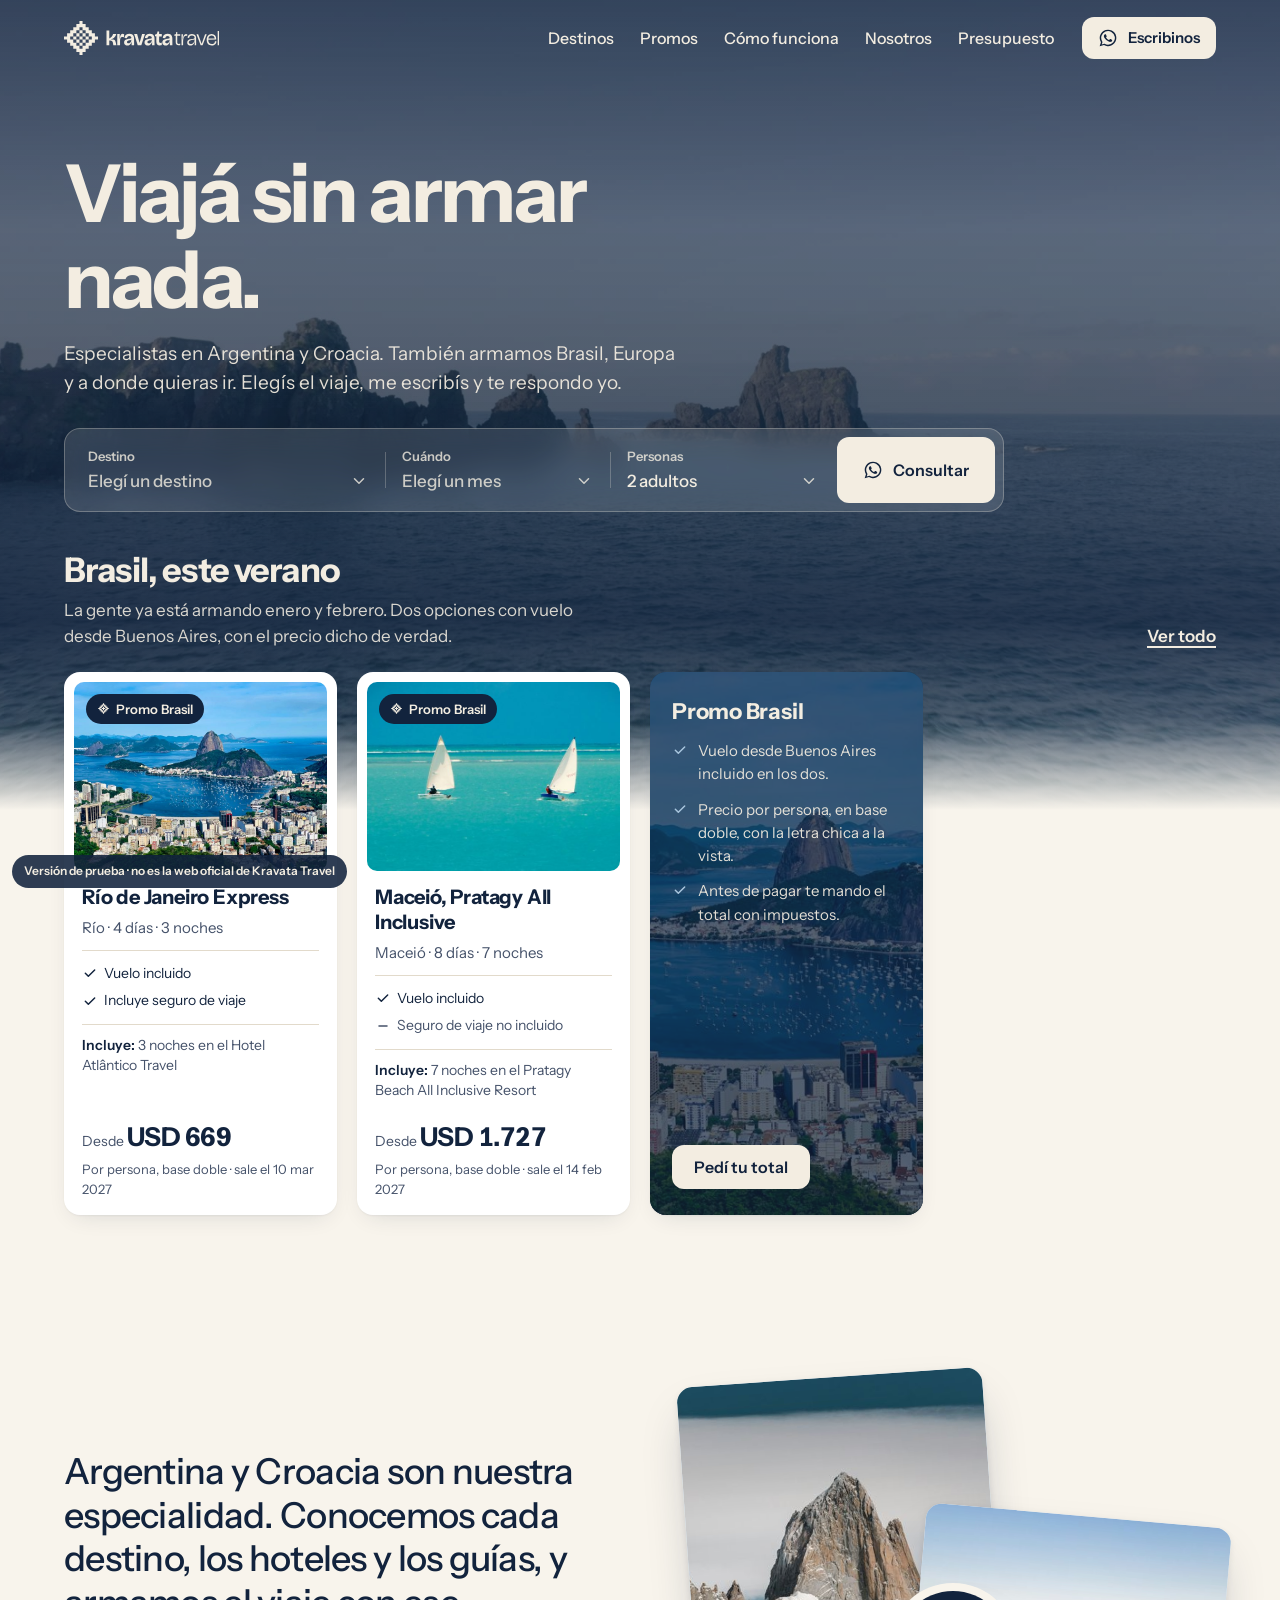
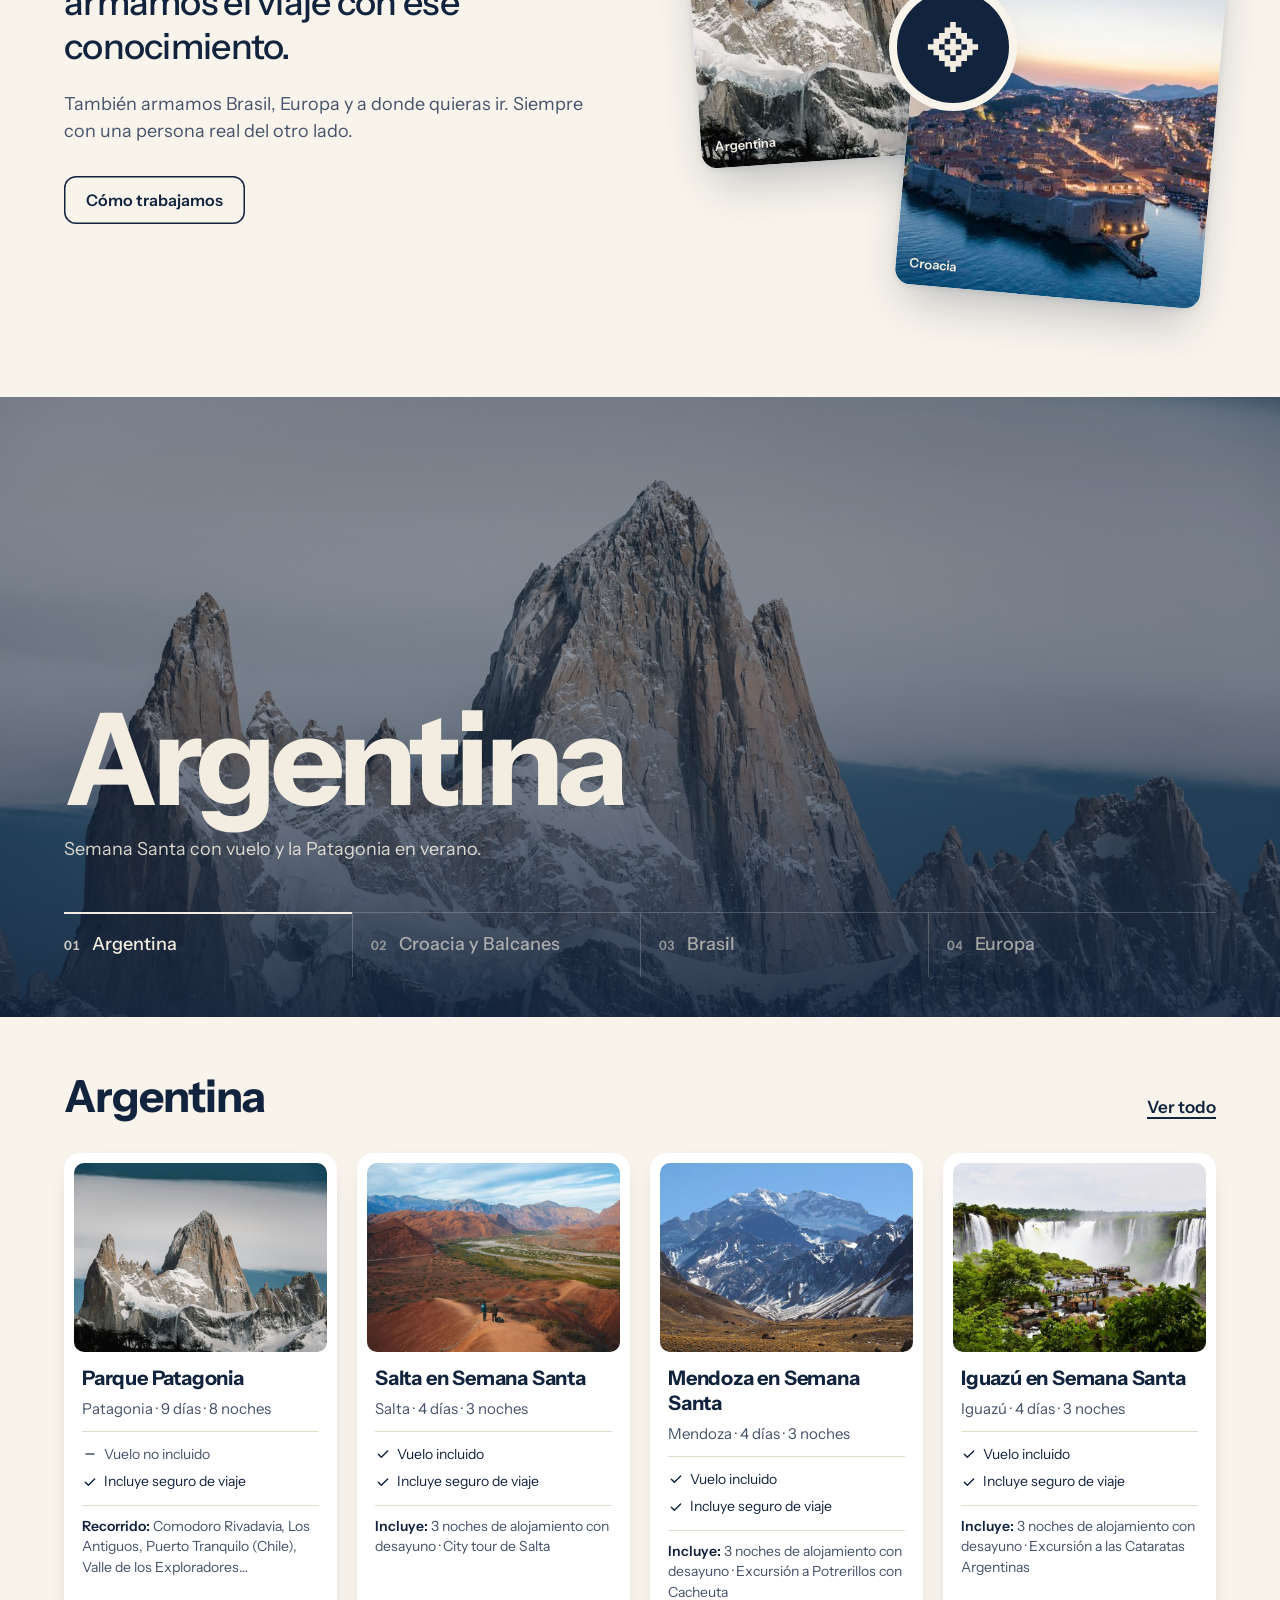
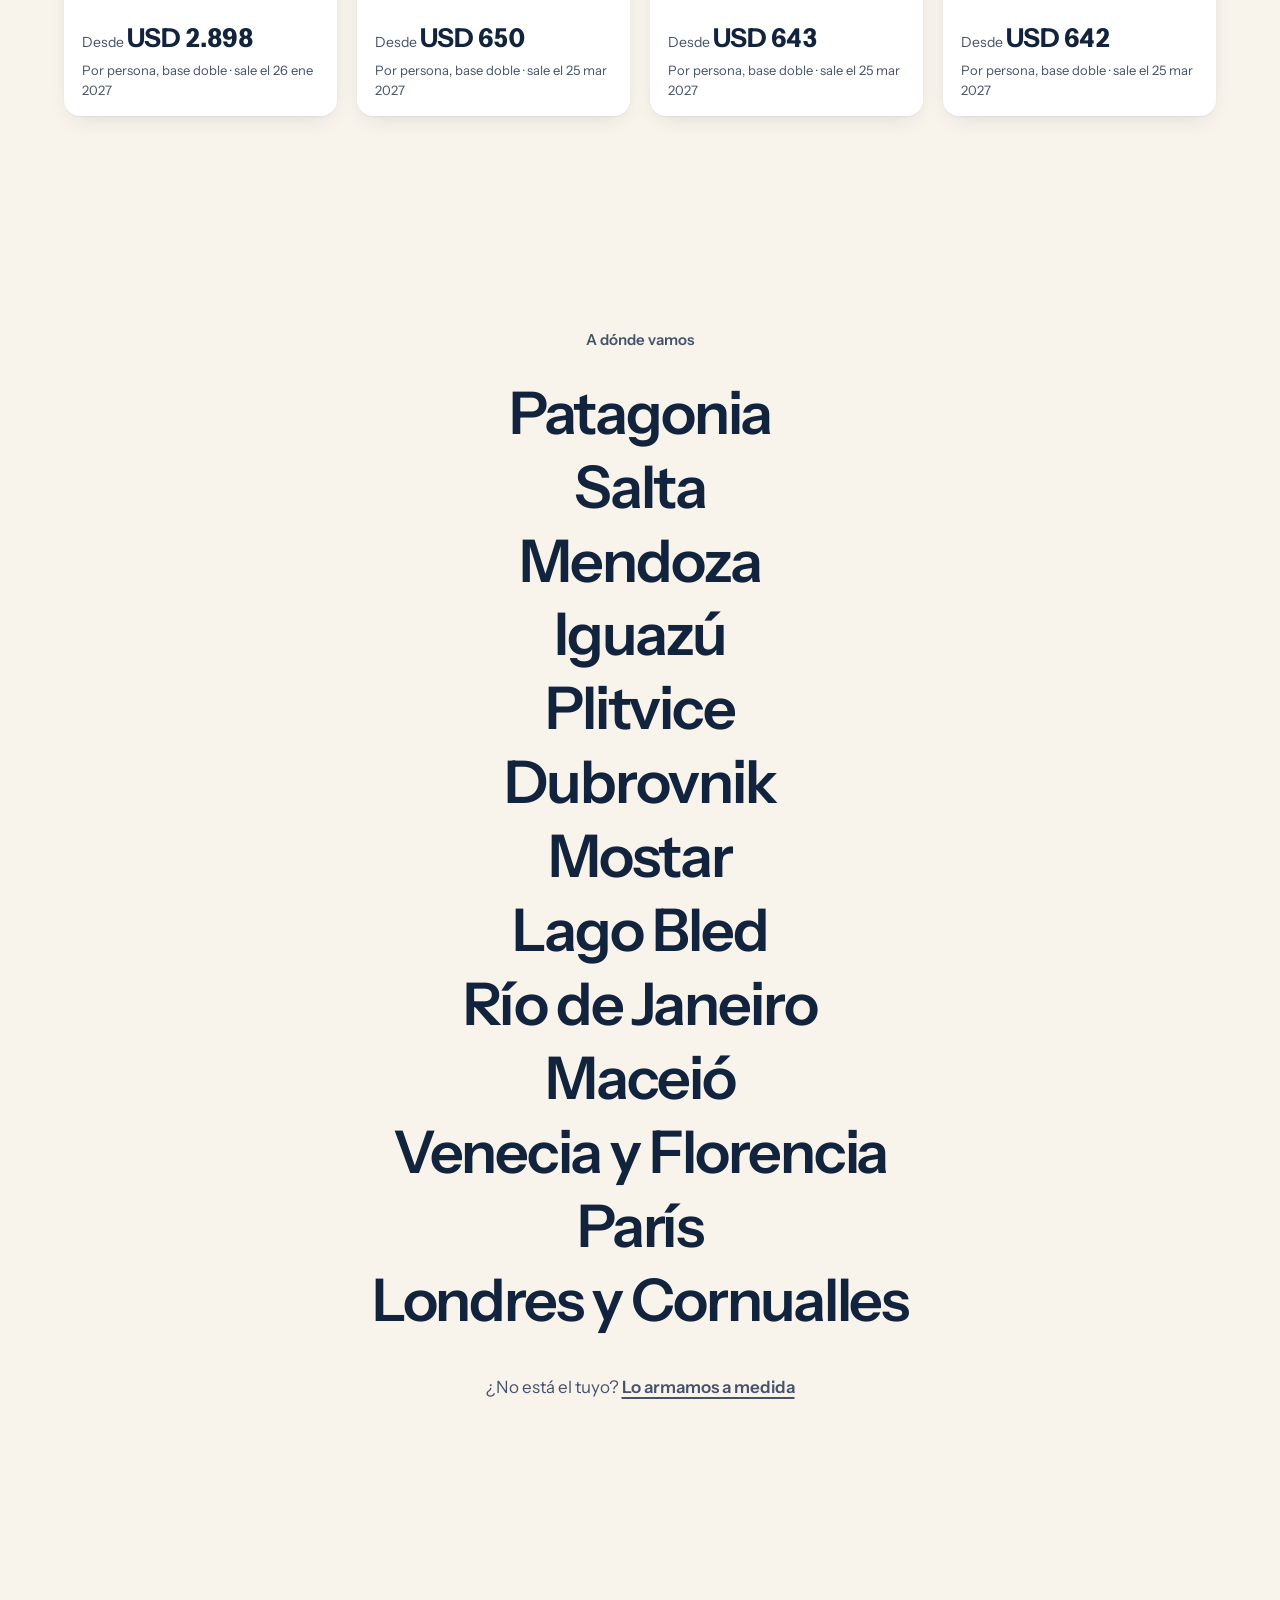
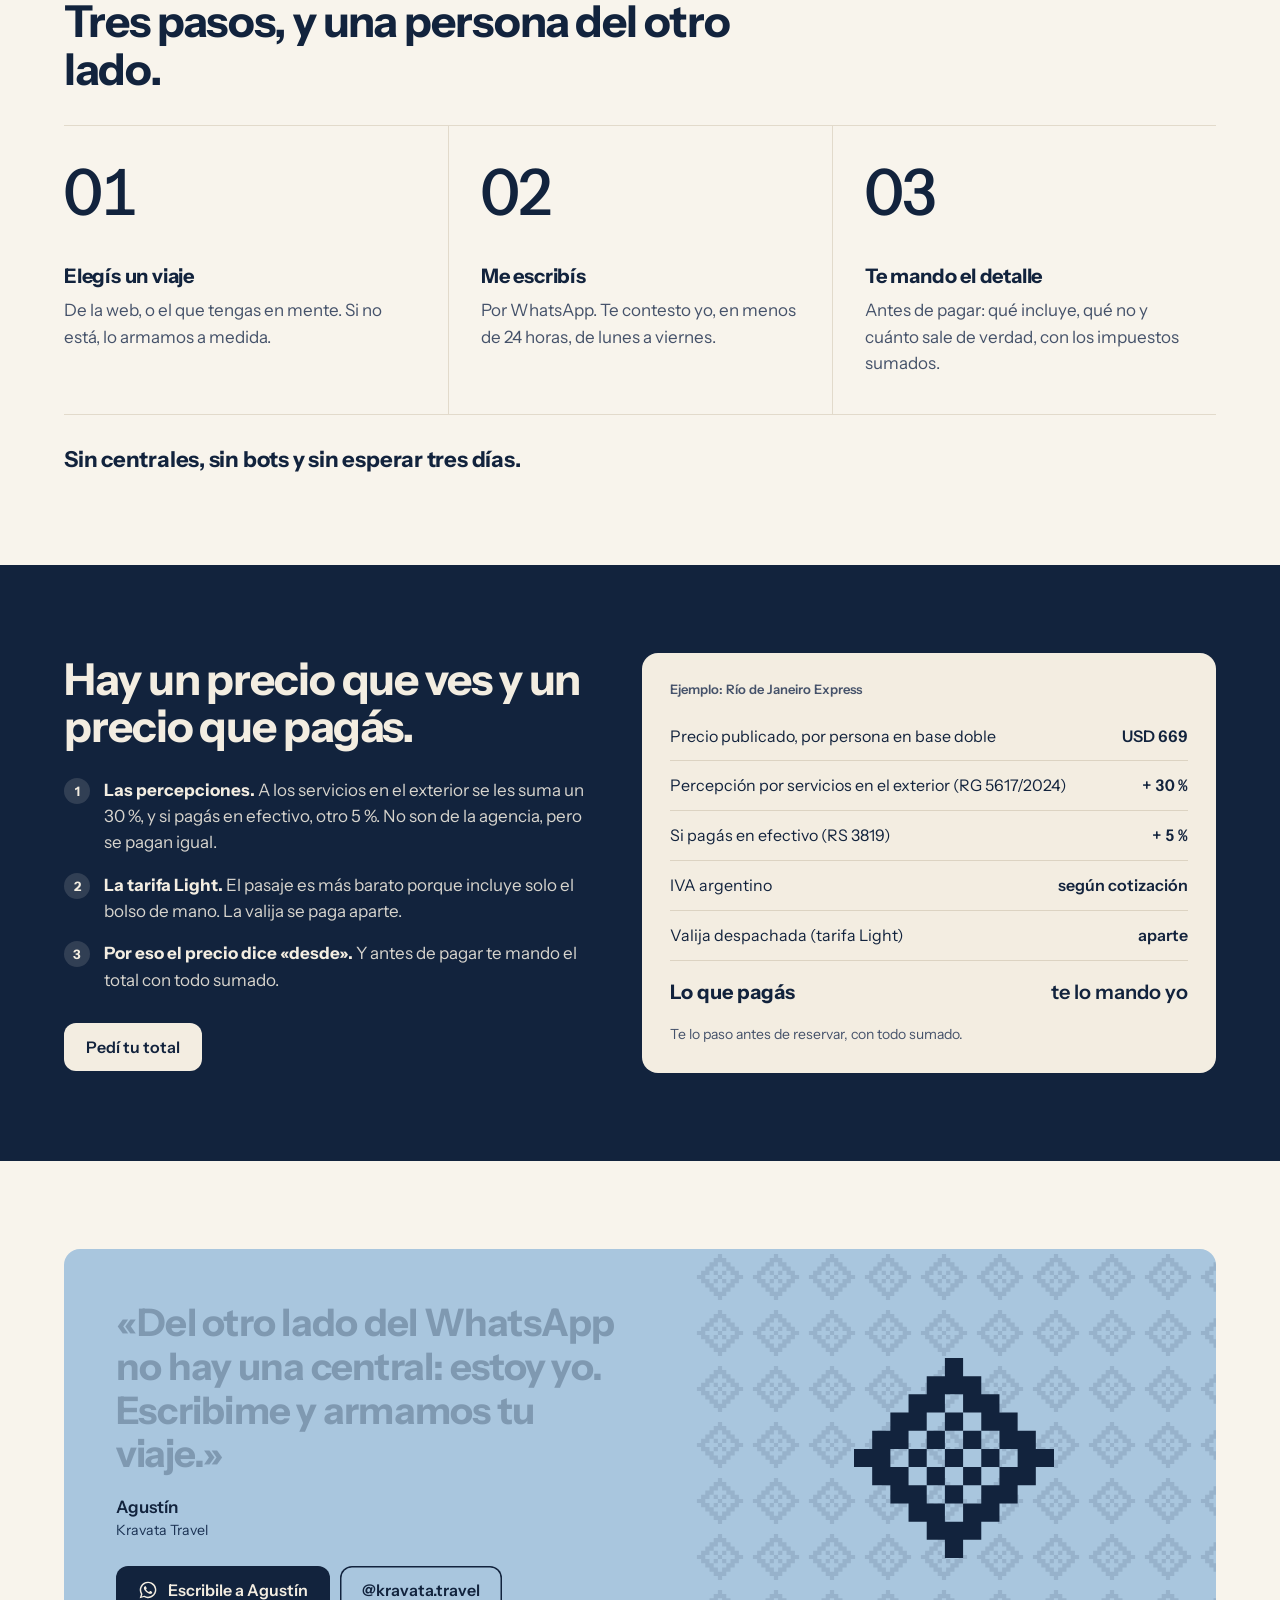
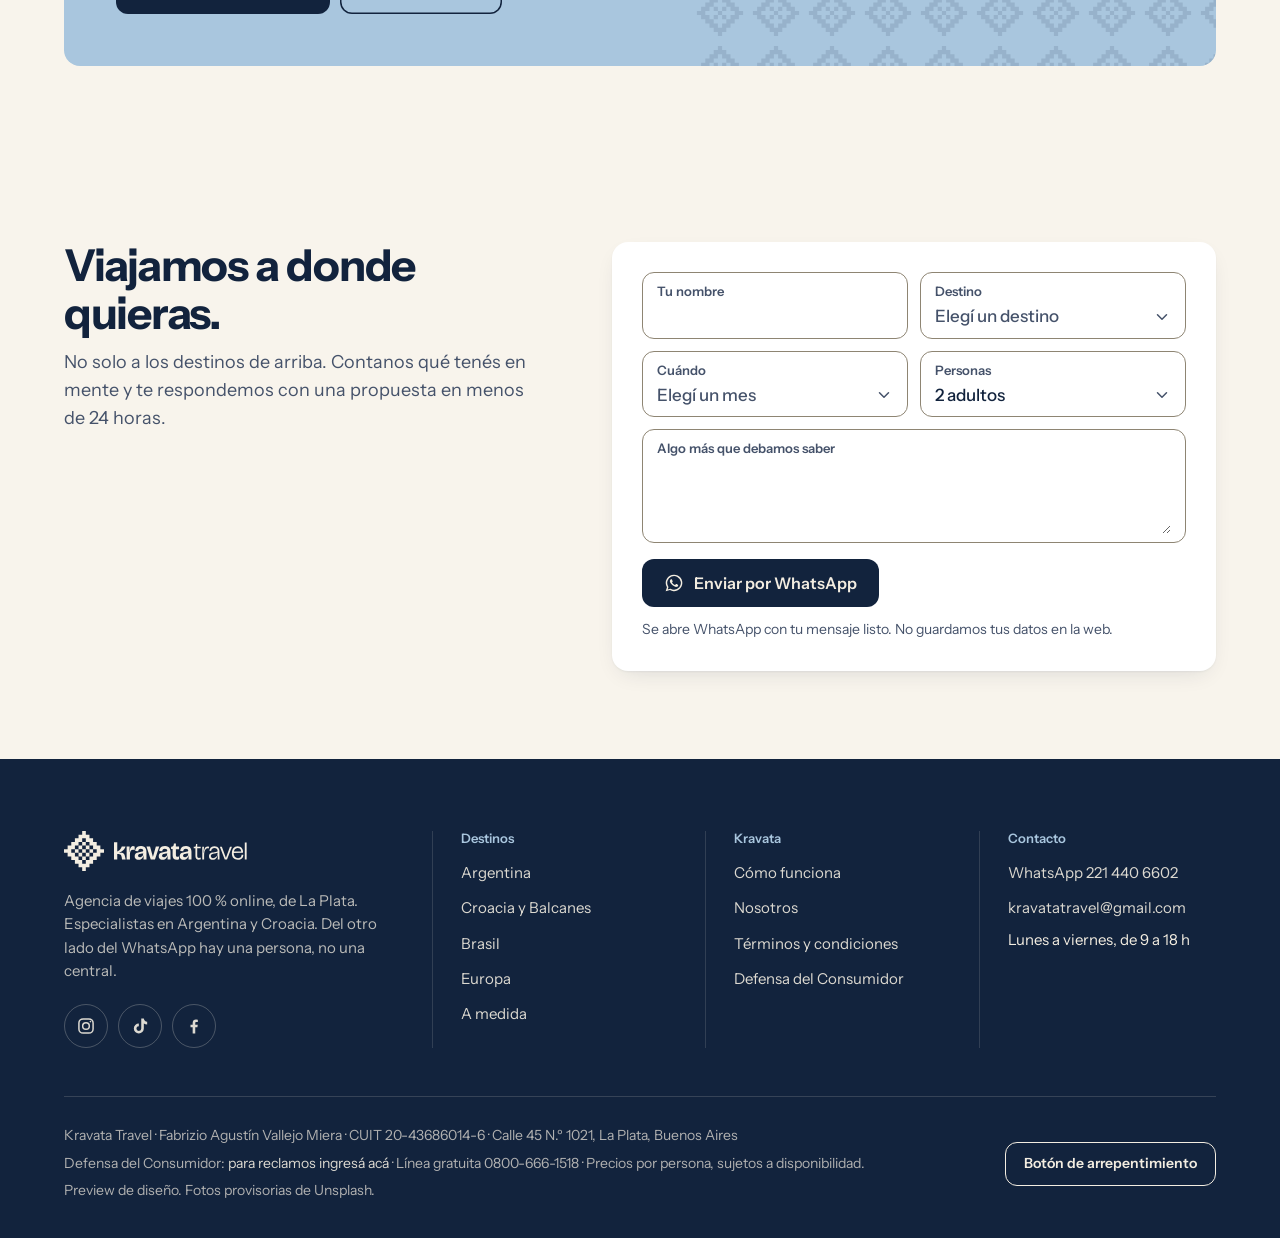
==== index.html @ 1d8a78bc "Preview de la nueva web de Kravata Travel (versión de prueba) Co-Authored-By: Claude Opus 5.5 <norep" ====
<!doctype html>
<html lang="es-AR">
<head>
<meta charset="utf-8">
<meta name="robots" content="noindex, nofollow">
<meta name="viewport" content="width=device-width, initial-scale=1, viewport-fit=cover">
<title>Kravata Travel · Viajá sin armar nada</title>
<meta name="description" content="Agencia de viajes online de La Plata, especialista en Argentina y Croacia. También Brasil y Europa. Elegís el viaje, escribís por WhatsApp y te respondo yo.">
<meta name="theme-color" content="#12233D">
<link rel="icon" href="marca/favicon.svg" type="image/svg+xml">
<link rel="preconnect" href="https://fonts.googleapis.com"><link rel="preconnect" href="https://fonts.gstatic.com" crossorigin>
<link href="https://fonts.googleapis.com/css2?family=Instrument+Sans:wght@400..700&display=swap" rel="stylesheet">
<link rel="stylesheet" href="assets/style.css">
</head>
<body data-pagina="inicio" data-cabecera="sobre">

<main id="contenido">

  <!-- Portada: video a sangre (Mixkit, ver img/FUENTES.md), consulta y la fila de promos montada -->
  <section class="portada" aria-labelledby="titulo-portada">
    <div class="portada__fondo" aria-hidden="true"><video id="portada-video" poster="img/portada-poster.jpg" autoplay muted loop playsinline preload="auto"></video></div>
    <div class="envase portada__contenido">
      <h1 id="titulo-portada">Viajá sin armar nada.</h1>
      <p class="bajada">Especialistas en Argentina y Croacia. También armamos Brasil, Europa y a donde quieras ir. Elegís el viaje, me escribís y te respondo yo.</p>
      <form class="buscador" id="buscador" aria-label="Consulta rápida por WhatsApp"></form>
      <div class="portada__fila" id="panel-categoria">
        <div class="seccion__cabeza"><div><h2 id="fila-titulo"></h2><p class="bajada" id="fila-bajada"></p></div><a class="link" id="fila-link" href="destinos.html">Ver todo</a></div>
        <div class="fila" id="fila-categoria"></div>
      </div>
    </div>
  </section>

  <!-- R4 · Presentación: dos culturas, dos fotos y el símbolo como sello -->
  <section class="seccion presenta" aria-labelledby="titulo-presenta">
    <div class="envase presenta__grilla">
      <div class="presenta__texto">
        <h2 id="titulo-presenta" class="presenta__frase">Argentina y Croacia son nuestra especialidad. Conocemos cada destino, los hoteles y los guías, y armamos el viaje con ese conocimiento.</h2>
        <p class="bajada">También armamos Brasil, Europa y a donde quieras ir. Siempre con una persona real del otro lado.</p>
        <a class="btn btn--borde" href="#como-funciona">Cómo trabajamos</a>
      </div>
      <div class="presenta__collage" aria-hidden="true">
        <figure class="presenta__foto presenta__foto--a"><img src="img/chicas/fitz-roy.jpg" alt="" loading="lazy"><figcaption>Argentina</figcaption></figure>
        <figure class="presenta__foto presenta__foto--b"><img src="img/chicas/dubrovnik-atardecer.jpg" alt="" loading="lazy"><figcaption>Croacia</figcaption></figure>
        <span class="presenta__sello" data-svg="simbolo-macizo"></span>
      </div>
    </div>
  </section>

  <!-- R1 · Vitrina de destinos: nombre gigante, pestañas numeradas con avance -->
  <section class="vitrina" aria-labelledby="vitrina-titulo">
    <div class="vitrina__fondo" aria-hidden="true"><img id="vitrina-img" src="img/fitz-roy.jpg" alt=""></div>
    <div class="envase vitrina__contenido">
      <h2 class="sr" id="vitrina-titulo">Destinos</h2>
      <p class="vitrina__nombre" id="vitrina-nombre" aria-live="polite">Argentina</p>
      <p class="vitrina__bajada" id="vitrina-bajada"></p>
      <div class="vitrina__tabs" id="vitrina-tabs" role="tablist" aria-label="Elegí una región"></div>
    </div>
  </section>
  <section class="seccion vitrina-fila" id="vitrina-panel" role="tabpanel" aria-labelledby="vitrina-titulo">
    <div class="envase">
      <div class="seccion__cabeza"><div><h2 id="vitrina-fila-titulo">Argentina</h2></div><a class="link" id="vitrina-link" href="destinos.html">Ver todo</a></div>
      <div class="fila" id="vitrina-fila"></div>
    </div>
  </section>

  <!-- R2 · A dónde vamos: lista grande, fotos al pasar -->
  <section class="seccion adonde" aria-labelledby="titulo-adonde">
    <div class="envase">
      <h2 id="titulo-adonde" class="adonde__titulo">A dónde vamos</h2>
      <ul class="adonde__lista" id="adonde-lista"></ul>
      <p class="adonde__pie">¿No está el tuyo? <a class="link" href="presupuesto.html">Lo armamos a medida</a></p>
    </div>
    <figure class="adonde__foto adonde__foto--izq" aria-hidden="true"><img alt=""></figure>
    <figure class="adonde__foto adonde__foto--der" aria-hidden="true"><img alt=""></figure>
  </section>

  <!-- Cómo funciona -->
  <section class="seccion" id="como-funciona" aria-labelledby="titulo-como">
    <div class="envase">
      <div class="seccion__cabeza">
        <div>
          <h2 id="titulo-como">Tres pasos, y una persona del otro lado.</h2>
        </div>
      </div>
      <ol class="pasos pasos--lineas">
        <li class="paso"><span class="paso__num">01</span><h3>Elegís un viaje</h3><p>De la web, o el que tengas en mente. Si no está, lo armamos a medida.</p></li>
        <li class="paso"><span class="paso__num">02</span><h3>Me escribís</h3><p>Por WhatsApp. Te contesto yo, en menos de 24 horas, de lunes a viernes.</p></li>
        <li class="paso"><span class="paso__num">03</span><h3>Te mando el detalle</h3><p>Antes de pagar: qué incluye, qué no y cuánto sale de verdad, con los impuestos sumados.</p></li>
      </ol>
      <p class="sin">Sin centrales, sin bots y sin esperar tres días.</p>
    </div>
  </section>

  <!-- Lo que no te dicen: la verdad del precio -->
  <section class="seccion seccion--oscura" aria-labelledby="titulo-verdad">
    <div class="envase verdad">
      <div>
        <h2 id="titulo-verdad">Hay un precio que ves y un precio que pagás.</h2>
        <ul>
          <li><span class="num">1</span><span><b>Las percepciones.</b> A los servicios en el exterior se les suma un 30 %, y si pagás en efectivo, otro 5 %. No son de la agencia, pero se pagan igual.</span></li>
          <li><span class="num">2</span><span><b>La tarifa Light.</b> El pasaje es más barato porque incluye solo el bolso de mano. La valija se paga aparte.</span></li>
          <li><span class="num">3</span><span><b>Por eso el precio dice «desde».</b> Y antes de pagar te mando el total con todo sumado.</span></li>
        </ul>
        <a class="btn btn--claro" href="presupuesto.html">Pedí tu total</a>
      </div>
      <div class="ticket" role="group" aria-label="Ejemplo con Río de Janeiro Express">
        <h3>Ejemplo: Río de Janeiro Express</h3>
        <div class="ticket__fila"><span>Precio publicado, por persona en base doble</span><span>USD 669</span></div>
        <div class="ticket__fila"><span>Percepción por servicios en el exterior (RG 5617/2024)</span><span>+ 30 %</span></div>
        <div class="ticket__fila"><span>Si pagás en efectivo (RS 3819)</span><span>+ 5 %</span></div>
        <div class="ticket__fila"><span>IVA argentino</span><span>según cotización</span></div>
        <div class="ticket__fila"><span>Valija despachada (tarifa Light)</span><span>aparte</span></div>
        <div class="ticket__fila ticket__fila--total"><span>Lo que pagás</span><span>te lo mando yo</span></div>
        <p class="ticket__nota">Te lo paso antes de reservar, con todo sumado.</p>
      </div>
    </div>
  </section>

  <!-- Te respondo yo -->
  <section class="seccion" aria-label="Te respondo yo">
    <div class="envase">
      <div class="respondo">
        <div class="respondo__texto">
          <blockquote data-ilumina>«Del otro lado del WhatsApp no hay una central: estoy yo. Escribime y armamos tu viaje.»</blockquote>
          <p class="respondo__firma">Agustín<small>Kravata Travel</small></p>
          <div class="respondo__btns">
            <a class="btn" href="https://wa.me/5492214406602?text=Hola%20Agust%C3%ADn%2C%20quiero%20consultar%20por%20un%20viaje." target="_blank" rel="noopener" data-icono="wa">Escribile a Agustín</a>
            <a class="btn btn--borde" href="https://www.instagram.com/kravata.travel" target="_blank" rel="noopener">@kravata.travel</a>
          </div>
        </div>
        <div class="respondo__guarda" aria-hidden="true" data-svg="simbolo"></div>
      </div>
    </div>
  </section>

  <!-- Pedí tu presupuesto -->
  <section class="seccion" id="presupuesto" aria-labelledby="titulo-pres">
    <div class="envase presupuesto">
      <div>
        <h2 id="titulo-pres">Viajamos a donde quieras.</h2>
        <p class="bajada">No solo a los destinos de arriba. Contanos qué tenés en mente y te respondemos con una propuesta en menos de 24 horas.</p>
      </div>
      <div class="presupuesto__caja">
        <form class="form-pres" id="form-presupuesto" aria-labelledby="titulo-pres"></form>
      </div>
    </div>
  </section>

</main>

<script src="assets/marca.js"></script>
<script src="assets/data.js"></script>
<script src="assets/config.js"></script>
<script src="assets/site.js"></script>
<p class="aviso-prueba" role="note">Versión de prueba · no es la web oficial de Kravata Travel</p>
</body>
</html>
---- assets/style.css ----
/* Kravata Travel · preview de la web · propuesta 2 (D3 + T6)
   Sistema: tres radios (caja 16, control 12, píldora), dos sombras, una sola etiqueta chica,
   un solo campo y un solo selector para toda la web. La letra del logo no se usa fuera del logo. */

:root {
  --adriatico: #12233D;
  --adriatico-2: #1C3354;
  --celeste: #A9C6DE;
  --celeste-claro: #DCE8F2;
  --crema: #F3EDE1;
  --crema-2: #F8F4EC;
  --blanco: #FFFFFF;
  --tinta: #12233D;
  --tinta-2: #45526A;      /* texto secundario: 7.2:1 sobre crema */
  --linea: #E2DACB;        /* divisores (decorativos) */
  --borde: #8E8573;        /* borde de campos: 3.6:1 sobre blanco */
  --r-caja: 16px;
  --r-ctrl: 12px;
  --sombra: 0 1px 2px rgba(18,35,61,.05), 0 8px 24px -10px rgba(18,35,61,.16);
  --sombra-hover: 0 2px 4px rgba(18,35,61,.04), 0 22px 40px -16px rgba(18,35,61,.30);
  --sombra-alta: 0 2px 6px rgba(18,35,61,.08), 0 24px 48px -12px rgba(18,35,61,.28);
  --curva: cubic-bezier(.22,.7,.2,1);
  --ancho: 1200px;
  --t-texto: 'Instrument Sans', system-ui, sans-serif;
}

*, *::before, *::after { box-sizing: border-box; }
html { scroll-behavior: smooth; -webkit-text-size-adjust: 100%; }
body { margin: 0; background: var(--crema-2); color: var(--tinta); font-family: var(--t-texto); font-size: 17px; line-height: 1.55; -webkit-font-smoothing: antialiased; }
img { display: block; max-width: 100%; }
a { color: inherit; }
button, input, select, textarea { font: inherit; color: inherit; }
[hidden] { display: none !important; }
:focus-visible { outline: 3px solid var(--adriatico); outline-offset: 3px; border-radius: 6px; }
.seccion--oscura :focus-visible, .pie :focus-visible, .portada :focus-visible, .cabecera--sobre:not(.es-flotante) :focus-visible { outline-color: var(--crema); }
.sr { position: absolute; width: 1px; height: 1px; overflow: hidden; clip: rect(0 0 0 0); white-space: nowrap; }
.saltar { position: absolute; left: 16px; top: -60px; z-index: 100; background: var(--adriatico); color: var(--crema); padding: 10px 16px; border-radius: var(--r-ctrl); }
.saltar:focus { top: 12px; }

.envase { width: 100%; max-width: var(--ancho); margin: 0 auto; padding: 0 24px; }
@media (max-width: 600px) { .envase { padding: 0 16px; } }

/* ---------- tipografía: una familia, títulos en bold ---------- */
h1, h2, h3 { font-weight: 700; letter-spacing: -0.025em; line-height: 1.08; margin: 0; }
h1 { font-size: clamp(40px, 6.4vw, 80px); letter-spacing: -0.035em; }
h2 { font-size: clamp(30px, 4vw, 44px); }
h3 { font-size: 20px; letter-spacing: -0.01em; line-height: 1.25; }
p { margin: 0; }
.bajada { color: var(--tinta-2); font-size: 18px; max-width: 56ch; margin-top: 12px; }
/* la única etiqueta chica de la web */
.fld__etiqueta, .datos dt, .ticket h3, .pie h2 { font-size: 13px; font-weight: 600; letter-spacing: 0; text-transform: none; color: var(--tinta-2); }

/* ---------- botones y enlaces ---------- */
.btn {
  display: inline-flex; align-items: center; justify-content: center; gap: 10px;
  min-height: 48px; padding: 0 22px; border-radius: var(--r-ctrl); border: 0; cursor: pointer;
  font-weight: 600; font-size: 16px; text-decoration: none; white-space: nowrap;
  background: var(--adriatico); color: var(--crema); transition: background .25s var(--curva), color .25s var(--curva), box-shadow .25s var(--curva), transform .2s var(--curva);
}
.btn:active { transform: scale(.98); }
.btn:hover { background: var(--adriatico-2); }
.btn svg { width: 20px; height: 20px; flex: none; }
.btn--claro { background: var(--crema); color: var(--adriatico); }
.btn--claro:hover { background: var(--blanco); }
.btn--borde { background: transparent; color: var(--adriatico); box-shadow: inset 0 0 0 1.5px var(--adriatico); }
.btn--borde:hover { background: var(--adriatico); color: var(--crema); }
.btn--ancho { width: 100%; }
.link, .mas { font-weight: 600; text-decoration: underline; text-underline-offset: 4px; text-decoration-thickness: 1.5px; }
.mas { display: inline-flex; align-items: center; gap: 6px; min-height: 44px; padding: 0; border: 0; background: none; cursor: pointer; color: var(--adriatico); }
.mas svg { width: 18px; height: 18px; transition: transform .2s; }
.mas[aria-expanded="true"] svg { transform: rotate(180deg); }

/* ---------- encabezado ---------- */
.cabecera { position: sticky; top: 0; z-index: 50; background: rgba(248,244,236,.94); backdrop-filter: saturate(1.4) blur(12px); border-bottom: 1px solid transparent; transition: background .25s, border-color .25s, color .25s; }
.cabecera.es-flotante { border-bottom-color: var(--linea); }
.cabecera--sobre { position: fixed; left: 0; right: 0; background: transparent; backdrop-filter: none; color: var(--crema); }
.cabecera--sobre.es-flotante { background: rgba(248,244,236,.95); backdrop-filter: saturate(1.4) blur(12px); color: var(--adriatico); }
.cabecera__fila { display: flex; align-items: center; gap: 28px; height: 76px; }
.logo { display: block; color: inherit; line-height: 0; }
.logo svg { height: 34px; width: auto; display: block; }
.cabecera nav { margin-left: auto; }
.menu { display: flex; gap: 26px; list-style: none; padding: 0; margin: 0; }
.menu a { text-decoration: none; font-weight: 500; font-size: 16px; padding: 6px 0; border-bottom: 2px solid transparent; transition: border-color .3s var(--curva); }
.menu a:hover, .menu a[aria-current="page"] { border-bottom-color: currentColor; }
.cabecera .btn { min-height: 42px; padding: 0 16px; font-size: 15px; }
.cabecera--sobre:not(.es-flotante) .btn { background: var(--crema); color: var(--adriatico); }
.hamburguesa { display: none; margin-left: auto; width: 48px; height: 48px; border: 0; background: transparent; cursor: pointer; border-radius: var(--r-ctrl); }
.hamburguesa span { display: block; width: 22px; height: 2px; background: currentColor; margin: 5px auto; transition: transform .2s, opacity .2s; }
.hamburguesa[aria-expanded="true"] span:nth-child(1) { transform: translateY(7px) rotate(45deg); }
.hamburguesa[aria-expanded="true"] span:nth-child(2) { opacity: 0; }
.hamburguesa[aria-expanded="true"] span:nth-child(3) { transform: translateY(-7px) rotate(-45deg); }
@media (max-width: 920px) {
  .menu, .cabecera__fila > .btn { display: none; }
  .hamburguesa { display: block; }
  .logo svg { height: 28px; }
  .cabecera__fila { height: 64px; }
}
.panel-menu { position: fixed; inset: 64px 0 0 0; z-index: 49; background: var(--crema-2); color: var(--adriatico); padding: 16px 16px 40px; display: none; flex-direction: column; overflow-y: auto; }
.panel-menu.abierto { display: flex; }
.panel-menu a:not(.btn) { font-size: 26px; font-weight: 700; letter-spacing: -0.02em; text-decoration: none; padding: 14px 0; border-bottom: 1px solid var(--linea); }
.panel-menu .btn { margin-top: 24px; }

/* ---------- campos: uno solo para toda la web ---------- */
.fld { transition: border-color .2s var(--curva), box-shadow .2s var(--curva), background .2s; position: relative; display: flex; flex-direction: column; justify-content: center; gap: 2px; min-height: 60px; padding: 8px 14px; border-radius: var(--r-ctrl); border: 1.5px solid var(--borde); background: var(--blanco); color: var(--tinta); min-width: 0; }
.fld:focus-within, .fld.esta-abierto { border-color: var(--adriatico); box-shadow: 0 0 0 3px var(--celeste-claro); }
.fld input, .fld textarea { border: 0; padding: 0; margin: 0; background: transparent; font-size: 17px; font-weight: 500; outline: none; width: 100%; min-width: 0; }
.fld textarea { resize: vertical; min-height: 66px; line-height: 1.45; }
.fld--ancho { grid-column: 1 / -1; }
.fld.esta-abierto { z-index: 30; }

/* selector propio: botón + panel, igual en todos lados */
.sel__boton { position: static; display: flex; align-items: center; justify-content: space-between; gap: 10px; width: 100%; padding: 0; border: 0; background: none; cursor: pointer; text-align: left; font-size: 17px; font-weight: 500; color: inherit; outline: none; }
.sel__boton::after { content: ''; position: absolute; inset: 0; border-radius: inherit; }   /* toda la caja abre */
.sel__boton:focus-visible { outline: none; }
.sel:has(.sel__boton:focus-visible) { border-color: var(--adriatico); box-shadow: 0 0 0 3px var(--celeste-claro); }
.sel__valor { white-space: nowrap; overflow: hidden; text-overflow: ellipsis; }
.sel__valor.es-vacio { color: var(--tinta-2); }
.sel__boton svg { width: 18px; height: 18px; flex: none; color: var(--tinta-2); transition: transform .2s; }
.esta-abierto .sel__boton svg { transform: rotate(180deg); }
.sel__panel {
  position: absolute; z-index: 45; top: calc(100% + 8px); left: -1.5px; min-width: calc(100% + 3px); width: max-content; max-width: min(400px, calc(100vw - 32px));
  max-height: 340px; overflow-y: auto; overscroll-behavior: contain;
  padding: 6px; background: var(--blanco); color: var(--tinta); border-radius: var(--r-caja); box-shadow: var(--sombra-alta); border: 1px solid var(--linea); outline: none; text-align: left;
}
.sel__grupo { padding: 12px 12px 4px; font-size: 13px; font-weight: 600; color: var(--tinta-2); }
[role="group"] + [role="group"] { border-top: 1px solid var(--linea); margin-top: 4px; }
.sel__opcion { transition: background .15s; display: grid; grid-template-columns: 1fr auto 18px; align-items: center; gap: 12px; min-height: 44px; padding: 8px 12px; border-radius: 8px; cursor: pointer; font-size: 16px; }
.sel__opcion small { font-size: 14px; color: var(--tinta-2); font-variant-numeric: tabular-nums; }
.sel__opcion svg { width: 18px; height: 18px; visibility: hidden; }
.sel__opcion[aria-selected="true"] { font-weight: 600; }
.sel__opcion[aria-selected="true"] svg { visibility: visible; }
.sel__opcion.es-activa { background: var(--crema); }
.sel__panel--personas { width: 300px; padding: 16px; display: grid; gap: 4px; }
.contador { display: flex; align-items: center; justify-content: space-between; gap: 16px; padding: 10px 0; border-bottom: 1px solid var(--linea); }
.contador b { display: block; font-weight: 600; }
.contador small { font-size: 13px; color: var(--tinta-2); }
.contador__ctrl { display: flex; align-items: center; gap: 10px; }
.contador__ctrl output { min-width: 20px; text-align: center; font-weight: 600; font-variant-numeric: tabular-nums; }
.contador__ctrl button { width: 40px; height: 40px; border-radius: 50%; border: 1.5px solid var(--borde); background: var(--blanco); display: grid; place-items: center; cursor: pointer; }
.contador__ctrl button:hover:not(:disabled) { border-color: var(--adriatico); }
.contador__ctrl button:disabled { opacity: .35; cursor: default; }
.contador__ctrl svg { width: 16px; height: 16px; }
.sel__ayuda { font-size: 13px; color: var(--tinta-2); padding: 8px 0 6px; }
.sel__listo { min-height: 44px; }
/* en celular, todos los paneles suben desde abajo, iguales */
@media (max-width: 600px) {
  .sel__panel, .sel--compacto .sel__panel { position: fixed; z-index: 80; left: 12px; right: 12px; top: auto; bottom: 12px; width: auto; min-width: 0; max-width: none; max-height: 62vh; padding: 8px; border-radius: var(--r-caja); box-shadow: 0 0 0 100vmax rgba(18,35,61,.45), var(--sombra-alta); }
  .sel__panel--personas { padding: 16px 18px 18px; }
  .sel__opcion { min-height: 48px; }
}

/* ---------- portada (estructura de la referencia: video a sangre, consulta, categorías y la primera fila montada) ---------- */
.portada { position: relative; color: var(--crema); padding-bottom: 24px; }
.portada__fondo { position: absolute; inset: 0 0 auto 0; height: 860px; overflow: hidden; background: var(--adriatico); }
.portada__fondo video { width: 100%; height: 100%; object-fit: cover; display: block; filter: saturate(.85); }
.portada__fondo::after { content: ''; position: absolute; inset: 0; background: linear-gradient(180deg, rgba(18,35,61,.78) 0%, rgba(18,35,61,.6) 28%, rgba(18,35,61,.68) 60%, rgba(18,35,61,.82) calc(100% - 190px), rgba(18,35,61,.45) calc(100% - 90px), var(--crema-2) 100%); }
.portada__contenido { position: relative; z-index: 2; padding-top: 150px; }
.portada h1 { max-width: 12ch; }
.portada .bajada { color: rgba(243,237,225,.92); font-size: 19px; max-width: 48ch; margin-top: 16px; }
.portada__sub { font-size: 22px; margin: 48px 0 14px; letter-spacing: -0.01em; }
.categorias { display: flex; gap: 8px; overflow-x: auto; padding-bottom: 6px; scrollbar-width: none; }
.categorias::-webkit-scrollbar { display: none; }
.categoria { flex: none; display: flex; flex-direction: column; align-items: center; gap: 8px; padding: 8px 10px 10px; min-width: 104px; border: 0; background: transparent; color: rgba(243,237,225,.8); cursor: pointer; font-weight: 500; font-size: 15px; text-decoration: none; border-bottom: 2px solid transparent; transition: color .25s var(--curva), border-color .3s var(--curva); }
.categoria img, .categoria .categoria__mas { width: 58px; height: 58px; border-radius: 50%; object-fit: cover; box-shadow: 0 0 0 2px rgba(243,237,225,.35); transition: box-shadow .3s var(--curva), transform .4s var(--curva); }
.categoria:hover img, .categoria:hover .categoria__mas { transform: scale(1.06); }
.categoria .categoria__mas { display: grid; place-items: center; background: rgba(243,237,225,.12); }
.categoria .categoria__mas svg { width: 24px; height: 24px; }
.categoria:hover { color: var(--crema); }
.categoria[aria-selected="true"] { color: var(--crema); font-weight: 700; border-bottom-color: var(--crema); }
.categoria[aria-selected="true"] img { box-shadow: 0 0 0 3px var(--crema); }
.portada__fila { margin-top: 40px; }
.portada__fila .seccion__cabeza { margin-bottom: 22px; }
.portada__fila .bajada { color: rgba(243,237,225,.88); font-size: 17px; margin-top: 8px; }
.portada__fila .link { color: var(--crema); }
.portada__fila h2 { font-size: clamp(26px, 3vw, 34px); }
@media (max-width: 760px) {
  .portada__fondo { height: 760px; }
  .portada__contenido { padding-top: 92px; }
  .portada h1 { font-size: 38px; }
  .portada .bajada { font-size: 16px; margin-top: 10px; }
  .buscador { margin-top: 18px; }
  .portada__sub { display: none; }
  .categorias { margin-top: 18px; }
  .portada__fila { margin-top: 22px; }
  .portada__fila .seccion__cabeza { margin-bottom: 14px; }
  .portada__fila .bajada { display: none; }
  .categoria { min-width: 84px; padding: 6px 6px 10px; font-size: 14px; }
  .categoria img, .categoria .categoria__mas { width: 50px; height: 50px; }
}

/* consulta rápida: los mismos campos, sobre vidrio */
.buscador { position: relative; z-index: 6; margin-top: 30px; background: rgba(243,237,225,.14); backdrop-filter: blur(14px) saturate(1.2); -webkit-backdrop-filter: blur(14px) saturate(1.2); border: 1px solid rgba(243,237,225,.28); border-radius: var(--r-caja); padding: 8px; display: grid; grid-template-columns: 1.4fr 1fr 1fr auto; gap: 4px; max-width: 940px; }
.buscador .fld { background: transparent; border-color: transparent; color: var(--crema); box-shadow: none; }
.buscador .fld:hover { background: rgba(243,237,225,.1); }
.buscador .fld.esta-abierto, .buscador .sel:has(.sel__boton:focus-visible) { background: rgba(243,237,225,.14); border-color: rgba(243,237,225,.6); box-shadow: none; }
.buscador .fld + .fld::before { content: ''; position: absolute; left: -3px; top: 14px; bottom: 14px; width: 1px; background: rgba(243,237,225,.25); }
.buscador .fld__etiqueta, .buscador .sel__valor.es-vacio, .buscador .sel__boton svg { color: rgba(243,237,225,.8); }
.buscador .btn { min-height: 60px; padding: 0 26px; }
@media (max-width: 760px) {
  .buscador { grid-template-columns: 1fr 1fr; }
  .buscador .fld:first-child { grid-column: 1 / -1; }
  .buscador .fld:nth-child(2)::before { display: none; }
  .buscador .btn { grid-column: 1 / -1; min-height: 52px; }
}
/* el desenfoque convierte a la barra en el marco de lo fijo: en celular va sin desenfoque, para que el panel suba desde abajo de la pantalla */
@media (max-width: 600px) { .buscador { backdrop-filter: none; -webkit-backdrop-filter: none; background: rgba(18,35,61,.6); } }

/* tarjeta alta de texto dentro de una fila (como «Summer Bonanza» de la referencia) */
.tarjeta-nota { position: relative; border-radius: var(--r-caja); overflow: hidden; background: var(--adriatico); color: var(--crema); padding: 26px 22px; display: flex; flex-direction: column; gap: 14px; min-height: 100%; box-shadow: var(--sombra); transition: transform .5s var(--curva), box-shadow .5s var(--curva); }
.tarjeta-nota:hover { transform: translateY(-4px); box-shadow: var(--sombra-hover); }
.tarjeta-nota img { position: absolute; inset: 0; width: 100%; height: 100%; object-fit: cover; opacity: .3; }
.tarjeta-nota::after { content: ''; position: absolute; inset: 0; background: linear-gradient(180deg, rgba(18,35,61,.25), rgba(18,35,61,.88)); }
.tarjeta-nota > * { position: relative; z-index: 1; }
.tarjeta-nota h3 { font-size: 22px; }
.tarjeta-nota ul { list-style: none; margin: 0; padding: 0; display: grid; gap: 12px; font-size: 15px; color: rgba(243,237,225,.92); }
.tarjeta-nota li { display: grid; grid-template-columns: 18px 1fr; gap: 8px; }
.tarjeta-nota li svg { width: 16px; height: 16px; margin-top: 3px; color: var(--celeste); }
.tarjeta-nota .btn { margin-top: auto; align-self: flex-start; min-height: 44px; }

/* ---------- secciones ---------- */
.seccion { padding: 88px 0; }
.seccion--crema { background: var(--crema); }
.seccion--oscura { background: var(--adriatico); color: var(--crema); }
.seccion--oscura .bajada { color: rgba(243,237,225,.82); }
.seccion__cabeza { display: flex; align-items: end; justify-content: space-between; gap: 24px; margin-bottom: 32px; flex-wrap: wrap; }
.seccion__cabeza > div { max-width: 680px; }
@media (max-width: 600px) { .seccion { padding: 60px 0; } .seccion__cabeza { margin-bottom: 22px; } }

/* chips (filtros) */
.regiones-chips { display: flex; gap: 8px; flex-wrap: wrap; }
.chip { display: inline-flex; align-items: center; gap: 8px; min-height: 44px; padding: 0 16px; border-radius: 999px; background: var(--blanco); color: var(--adriatico); text-decoration: none; font-weight: 600; font-size: 15px; border: 1.5px solid var(--linea); cursor: pointer; transition: background .25s var(--curva), color .25s var(--curva), border-color .25s var(--curva); }
.chip:hover { border-color: var(--adriatico); }
.chip[aria-pressed="true"] { background: var(--adriatico); color: var(--crema); border-color: var(--adriatico); }
.chip small { font-weight: 500; opacity: .7; font-size: 13px; font-variant-numeric: tabular-nums; }

.etiqueta { position: absolute; top: 12px; left: 12px; z-index: 2; display: inline-flex; align-items: center; gap: 6px; padding: 5px 11px; border-radius: 999px; background: var(--crema); color: var(--adriatico); font-size: 13px; font-weight: 600; }
.etiqueta--promo { background: var(--adriatico); color: var(--crema); }
.etiqueta--promo svg { width: 13px; height: 13px; }
.etiqueta--suelta { position: static; margin-bottom: 14px; }

/* ---------- tarjetas de paquete ---------- */
.fila {
  /* --izq y --der los mide site.js: la fila llega al borde de la pantalla y el contenido queda alineado con el texto */
  --izq: 24px; --der: 24px; --w: 100%;
  display: grid; grid-auto-flow: column; grid-auto-columns: calc((var(--w) - 3 * 20px) / 4); gap: 20px;
  overflow-x: auto; overscroll-behavior-x: contain; scroll-snap-type: x mandatory; scroll-padding-inline: var(--izq) var(--der);
  padding: 12px var(--der) 44px var(--izq); margin: -12px calc(var(--der) * -1) -26px calc(var(--izq) * -1);
  scrollbar-width: none; -webkit-overflow-scrolling: touch;
}
.fila::-webkit-scrollbar { display: none; }
.fila.arrastrando { scroll-snap-type: none; cursor: grabbing; user-select: none; }
.fila.arrastrando a { pointer-events: none; }
.fila > * { scroll-snap-align: start; }
@media (max-width: 1100px) { .fila { grid-auto-columns: calc((var(--w) - 2 * 20px) / 3); } }
@media (max-width: 800px) { .fila { grid-auto-columns: calc(var(--w) * .72); gap: 14px; } }
@media (max-width: 480px) { .fila { grid-auto-columns: calc(var(--w) * .84); } }
.grilla { display: grid; grid-template-columns: repeat(auto-fill, minmax(270px, 1fr)); gap: 20px; }

.tarjeta { position: relative; display: flex; flex-direction: column; background: var(--blanco); border-radius: var(--r-caja); padding: 10px; box-shadow: var(--sombra); color: var(--adriatico); transition: transform .5s var(--curva), box-shadow .5s var(--curva); }
.tarjeta:hover, .tarjeta:focus-within { transform: translateY(-4px); box-shadow: var(--sombra-hover); }
.tarjeta__foto { position: relative; aspect-ratio: 4 / 3; border-radius: 10px; overflow: hidden; background: var(--celeste-claro); }
.tarjeta__foto img { width: 100%; height: 100%; object-fit: cover; transition: transform 1.2s var(--curva); }
.tarjeta:hover .tarjeta__foto img { transform: scale(1.04); }
.tarjeta__cuerpo { padding: 14px 8px 6px; display: flex; flex-direction: column; gap: 10px; flex: 1; }
.tarjeta h3 a { text-decoration: none; }
.tarjeta h3 a::after { content: ''; position: absolute; inset: 0; border-radius: var(--r-caja); }
.tarjeta__dias { font-size: 15px; color: var(--tinta-2); margin-top: -4px; }
.incluye { display: flex; flex-wrap: wrap; gap: 6px 14px; font-size: 14px; padding: 12px 0; margin: 0; border-top: 1px solid var(--linea); border-bottom: 1px solid var(--linea); }
.incluye li { display: flex; align-items: center; gap: 6px; list-style: none; }
.incluye svg { width: 16px; height: 16px; flex: none; }
.incluye .no { color: var(--tinta-2); }
.tarjeta__dato { font-size: 14px; color: var(--tinta-2); line-height: 1.45; }
.tarjeta__dato b { color: var(--tinta); font-weight: 600; }
.tarjeta__precio { margin-top: auto; padding-top: 6px; }
.tarjeta__precio span { font-size: 14px; color: var(--tinta-2); }
.tarjeta__precio b { font-size: 26px; font-weight: 700; letter-spacing: -0.02em; font-variant-numeric: tabular-nums; }
.tarjeta__precio small { display: block; font-size: 13px; color: var(--tinta-2); margin-top: 2px; }

/* ---------- cómo funciona ---------- */
.pasos { display: grid; grid-template-columns: repeat(3, 1fr); gap: 20px; list-style: none; padding: 0; margin: 0; }
.paso { padding: 26px; border-radius: var(--r-caja); background: var(--blanco); box-shadow: var(--sombra); }
.paso__num { font-size: 15px; font-weight: 700; width: 36px; height: 36px; border-radius: 50%; display: grid; place-items: center; background: var(--crema); color: var(--adriatico); margin-bottom: 18px; }
.paso p { color: var(--tinta-2); margin-top: 8px; }
.sin { margin-top: 28px; font-size: 22px; font-weight: 700; letter-spacing: -0.01em; }
@media (max-width: 800px) { .pasos { grid-template-columns: 1fr; gap: 12px; } .paso { padding: 20px; display: grid; grid-template-columns: 48px 1fr; gap: 2px 8px; } .paso__num { margin: 0; grid-row: span 2; } }

/* ---------- la verdad del precio ---------- */
.verdad { display: grid; grid-template-columns: 1fr 1.1fr; gap: 56px; align-items: center; }
.verdad ul { padding: 0; margin: 26px 0 30px; list-style: none; display: grid; gap: 16px; }
.verdad li { display: grid; grid-template-columns: 30px 1fr; gap: 10px; color: rgba(243,237,225,.88); }
.verdad li b { color: var(--crema); }
.num { width: 26px; height: 26px; border-radius: 50%; display: grid; place-items: center; font-size: 13px; font-weight: 700; background: rgba(243,237,225,.14); color: var(--crema); margin-top: 1px; }
.ticket { background: var(--crema); color: var(--adriatico); border-radius: var(--r-caja); padding: 28px; font-size: 16px; }
.ticket h3 { margin-bottom: 14px; }
.ticket__fila { display: flex; justify-content: space-between; gap: 16px; padding: 12px 0; border-bottom: 1px solid #DCD3C2; }
.ticket__fila span:last-child { font-weight: 600; white-space: nowrap; font-variant-numeric: tabular-nums; }
.ticket__fila--total { border-bottom: 0; padding-top: 16px; font-size: 20px; font-weight: 700; }
.ticket__nota { font-size: 14px; color: var(--tinta-2); margin-top: 4px; }
@media (max-width: 900px) { .verdad { grid-template-columns: 1fr; gap: 36px; } .ticket { padding: 22px 18px; } }

/* ---------- te respondo yo ---------- */
.respondo { position: relative; border-radius: var(--r-caja); overflow: hidden; background: var(--celeste); color: var(--adriatico); display: grid; grid-template-columns: 1.2fr 1fr; min-height: 360px; }
.respondo__texto { padding: 52px; display: flex; flex-direction: column; justify-content: center; gap: 18px; position: relative; z-index: 1; }
.respondo blockquote { margin: 0; font-size: clamp(26px, 3.2vw, 38px); font-weight: 700; letter-spacing: -0.02em; line-height: 1.15; }
.respondo__firma { font-weight: 600; }
.respondo__firma small { display: block; font-weight: 400; color: var(--adriatico-2); }
.respondo__guarda { position: relative; color: var(--adriatico); display: grid; place-items: center; overflow: hidden; }
.respondo__guarda svg { width: 64%; max-width: 300px; height: auto; }
.respondo__guarda::before { content: ''; position: absolute; inset: 0; background: var(--guarda-celeste); background-size: 56px 56px; opacity: .12; }
.respondo__btns { display: flex; gap: 10px; flex-wrap: wrap; margin-top: 6px; }
@media (max-width: 800px) { .respondo { grid-template-columns: 1fr; } .respondo__texto { padding: 30px 20px; } .respondo__guarda { height: 160px; order: -1; } .respondo__guarda svg { width: 110px; } }

/* ---------- formulario de presupuesto ---------- */
.form-pres { display: grid; grid-template-columns: 1fr 1fr; gap: 12px; }
.form-pres .btn { justify-self: start; margin-top: 4px; }
.form-pres__nota { grid-column: 1 / -1; font-size: 14px; color: var(--tinta-2); }
@media (max-width: 600px) { .form-pres { grid-template-columns: 1fr; } .form-pres .btn { width: 100%; } }
.presupuesto { display: grid; grid-template-columns: 1fr 1.25fr; gap: 64px; align-items: start; }
.presupuesto__caja { background: var(--blanco); padding: 30px; border-radius: var(--r-caja); box-shadow: var(--sombra); }
.datos-contacto { margin: 28px 0 0; padding: 0; list-style: none; display: grid; gap: 14px; }
.datos-contacto li { display: grid; grid-template-columns: 26px 1fr; gap: 12px; align-items: start; }
.datos-contacto svg { width: 22px; height: 22px; margin-top: 2px; }
.datos-contacto a { text-decoration: none; font-weight: 600; }
.datos-contacto a:hover { text-decoration: underline; }
@media (max-width: 900px) { .presupuesto { grid-template-columns: 1fr; gap: 32px; } .presupuesto__caja { padding: 20px 16px; } }

/* ---------- pie ---------- */
.pie { background: var(--adriatico); color: var(--crema); padding: 72px 0 36px; font-size: 15px; }
.pie__arriba { display: grid; grid-template-columns: 1.4fr 1fr 1fr 1fr; gap: 36px; padding-bottom: 48px; border-bottom: 1px solid rgba(243,237,225,.16); }
.pie__marca svg { height: 40px; width: auto; }
.pie__marca p { color: rgba(243,237,225,.75); margin-top: 18px; max-width: 34ch; }
.pie h2 { color: var(--celeste); margin-bottom: 12px; }
.pie ul { list-style: none; margin: 0; padding: 0; display: grid; gap: 4px; }
.pie li a { display: inline-block; padding: 4px 0; }
.pie a { text-decoration: none; color: rgba(243,237,225,.9); }
.pie a:hover { color: var(--blanco); text-decoration: underline; }
.redes { display: flex; gap: 10px; margin-top: 22px; }
.redes a { width: 44px; height: 44px; border-radius: 50%; display: grid; place-items: center; border: 1px solid rgba(243,237,225,.25); }
.redes a:hover { background: var(--crema); color: var(--adriatico); text-decoration: none; }
.redes svg { width: 20px; height: 20px; }
.pie__legal { padding-top: 28px; display: grid; grid-template-columns: 1fr auto; gap: 24px; align-items: center; color: rgba(243,237,225,.7); font-size: 14px; }
.pie__legal p + p { margin-top: 6px; }
.btn-arrepentimiento { display: inline-flex; align-items: center; min-height: 44px; padding: 0 18px; border-radius: var(--r-ctrl); border: 1.5px solid var(--crema); color: var(--crema) !important; font-weight: 600; text-decoration: none !important; }
.btn-arrepentimiento:hover { background: var(--crema); color: var(--adriatico) !important; }
@media (max-width: 900px) { .pie__arriba { grid-template-columns: 1fr 1fr; } .pie__marca { grid-column: 1 / -1; } .pie__legal { grid-template-columns: 1fr; } }

/* whatsapp flotante: solo en celular (en escritorio ya está en el encabezado) */
.flotante { display: none; }
@media (max-width: 920px) {
  .flotante { position: fixed; right: 14px; bottom: 14px; z-index: 60; display: grid; place-items: center; width: 56px; height: 56px; border-radius: 50%; background: var(--adriatico); color: var(--crema); box-shadow: var(--sombra-alta); transition: opacity .2s; }
  .flotante svg { width: 26px; height: 26px; }
  .flotante span { position: absolute; width: 1px; height: 1px; overflow: hidden; clip: rect(0 0 0 0); }
  .flotante.oculto { opacity: 0; pointer-events: none; }
}

/* ---------- destinos (listado) ---------- */
.cabeza-pagina { padding: 64px 0 32px; }
.cabeza-pagina h1 { font-size: clamp(40px, 6vw, 68px); }
.filtros { position: sticky; top: 76px; z-index: 10; background: var(--crema-2); padding: 12px 0; border-bottom: 1px solid var(--linea); }
.filtros__fila { display: flex; gap: 12px; align-items: center; justify-content: space-between; flex-wrap: wrap; }
.sel--compacto { min-height: 44px; padding: 4px 14px; flex-direction: row; align-items: center; gap: 8px; min-width: 260px; }
.sel--compacto .fld__etiqueta { white-space: nowrap; }
.sel--compacto .sel__boton { font-size: 15px; font-weight: 600; }
.sel--compacto .sel__panel { left: auto; right: -1.5px; }
@media (max-width: 920px) { .filtros { top: 64px; } .filtros .regiones-chips { flex-wrap: nowrap; overflow-x: auto; width: 100%; padding-bottom: 4px; } .chip { flex: none; } .sel--compacto { width: 100%; } .sel--compacto .sel__panel { left: -1.5px; } }
.region-bloque + .region-bloque { margin-top: 64px; }
.region-bloque h2 { font-size: 32px; }
.region-bloque .bajada { margin: 8px 0 24px; }
.vacio { padding: 48px; text-align: center; color: var(--tinta-2); }

/* ---------- ficha ---------- */
.migas { font-size: 14px; color: var(--tinta-2); padding: 26px 0 18px; }
.migas a { text-decoration: none; }
.migas a:hover { text-decoration: underline; }
.galeria { display: grid; grid-template-columns: 2fr 1fr; grid-template-rows: 1fr 1fr; gap: 8px; height: min(58vh, 520px); border-radius: var(--r-caja); overflow: hidden; }
.galeria figure { margin: 0; position: relative; overflow: hidden; background: var(--celeste-claro); }
.galeria figure:first-child { grid-row: span 2; }
.galeria img { width: 100%; height: 100%; object-fit: cover; }
.galeria--1 { grid-template-columns: 1fr; grid-template-rows: 1fr; }
.galeria--2 figure:nth-child(2) { grid-row: span 2; }
@media (max-width: 700px) { .galeria { grid-template-columns: 1fr; grid-template-rows: auto; height: auto; } .galeria figure { aspect-ratio: 4 / 3; } .galeria figure:not(:first-child) { display: none; } .galeria figure:first-child { grid-row: auto; } }
.ficha { display: grid; grid-template-columns: 1fr 380px; gap: 56px; align-items: start; padding: 40px 0 96px; }
.ficha__titulo h1 { font-size: clamp(36px, 5vw, 58px); }
.ficha__meta { display: flex; gap: 8px; flex-wrap: wrap; margin-top: 16px; }
.pastilla { display: inline-flex; align-items: center; gap: 6px; padding: 6px 13px; border-radius: 999px; background: var(--blanco); border: 1px solid var(--linea); font-size: 14px; font-weight: 500; }
.pastilla svg { width: 16px; height: 16px; }
.pastilla--no { color: var(--tinta-2); }
.ficha section { padding: 34px 0; border-bottom: 1px solid var(--linea); }
.ficha section:last-child { border-bottom: 0; }
.ficha h2 { font-size: 26px; margin-bottom: 16px; }
.ficha__intro { font-size: 20px; line-height: 1.5; max-width: 60ch; }
.datos { display: grid; grid-template-columns: 1fr 1fr; gap: 10px; margin: 0; }
@media (max-width: 420px) { .datos { grid-template-columns: 1fr; } }
.datos div { background: var(--blanco); border-radius: var(--r-ctrl); padding: 12px 14px; border: 1px solid var(--linea); }
.datos dd { margin: 2px 0 0; font-weight: 600; }
.dias { list-style: none; margin: 0; padding: 0; position: relative; }
.dias li { position: relative; padding: 0 0 24px 36px; }
.dias li::before { content: ''; position: absolute; left: 6px; top: 8px; width: 10px; height: 10px; background: var(--adriatico); transform: rotate(45deg); }
.dias li::after { content: ''; position: absolute; left: 10px; top: 24px; bottom: 4px; width: 2px; background: var(--linea); }
.dias li:last-child::after { display: none; }
.dias b { display: block; font-size: 18px; font-weight: 700; letter-spacing: -0.01em; }
.dias span { color: var(--tinta-2); display: block; margin-top: 4px; }
.dias--cerradas li:nth-child(n+4) { display: none; }
.lista-check { list-style: none; padding: 0; margin: 0; display: grid; gap: 10px; }
.lista-check li { display: grid; grid-template-columns: 24px 1fr; gap: 10px; }
.lista-check svg { width: 20px; height: 20px; margin-top: 3px; }
.lista-check--no { color: var(--tinta-2); }
.dos-col { display: grid; grid-template-columns: 1fr; gap: 32px; }
.nota { font-size: 15px; color: var(--tinta-2); margin-top: 12px; }
.caja-precio { position: sticky; top: 100px; background: var(--blanco); border-radius: var(--r-caja); padding: 26px; box-shadow: var(--sombra); }
.caja-precio__desde { font-size: 15px; color: var(--tinta-2); }
.caja-precio__monto { font-size: 46px; font-weight: 700; letter-spacing: -0.03em; line-height: 1; margin: 4px 0 6px; font-variant-numeric: tabular-nums; }
.caja-precio__modo { font-size: 14px; color: var(--tinta-2); }
.caja-precio .btn { margin-top: 20px; }
.caja-precio__letra { margin-top: 20px; padding-top: 16px; border-top: 1px solid var(--linea); font-size: 13.5px; color: var(--tinta-2); display: grid; gap: 8px; }
.aviso { display: flex; gap: 10px; padding: 12px 14px; border-radius: var(--r-ctrl); background: var(--crema); color: var(--adriatico); font-size: 14px; font-weight: 500; margin-top: 16px; }
.aviso svg { width: 18px; height: 18px; flex: none; margin-top: 2px; }
.caja-precio__firma { margin-top: 18px; display: flex; gap: 12px; align-items: center; font-size: 14px; }
.caja-precio__firma .sello-chico { width: 40px; height: 40px; border-radius: 50%; background: var(--adriatico); color: var(--crema); display: grid; place-items: center; flex: none; }
.caja-precio__firma .sello-chico svg { width: 22px; height: 22px; }
@media (max-width: 1000px) {
  .ficha { grid-template-columns: 1fr; gap: 0; padding-bottom: 120px; }
  .caja-precio { position: static; margin: 8px 0 12px; }
}
/* barra de precio fija en celular */
.barra-precio { display: none; }
@media (max-width: 1000px) {
  .barra-precio { display: flex; position: fixed; left: 0; right: 0; bottom: 0; z-index: 55; background: var(--blanco); border-top: 1px solid var(--linea); padding: 12px 16px calc(12px + env(safe-area-inset-bottom)); align-items: center; justify-content: space-between; gap: 12px; box-shadow: 0 -8px 24px rgba(18,35,61,.08); }
  .barra-precio b { font-size: 24px; font-weight: 700; display: block; line-height: 1.1; }
  .barra-precio small { font-size: 12px; color: var(--tinta-2); }
  .barra-precio .btn { min-height: 48px; padding: 0 18px; }
  body.con-barra .flotante { display: none; }
}

@media (prefers-reduced-motion: reduce) { html { scroll-behavior: auto; } * { transition: none !important; } }
body:has(.esta-abierto) .flotante { display: none; }

/* ---------- movimiento: suave, corto y siempre al servicio del contenido ---------- */
@keyframes kv-panel { from { opacity: 0; transform: translateY(-6px); } }
@keyframes kv-hoja { from { opacity: 0; transform: translateY(24px); } }
@keyframes kv-sube { from { opacity: 0; transform: translateY(14px); } }
@keyframes kv-aparece { from { opacity: 0; } }
@media (prefers-reduced-motion: no-preference) {
  .sel__panel:not([hidden]) { animation: kv-panel .22s var(--curva); }
  .portada__fondo video { animation: kv-aparece 1.2s ease both; }
  .portada h1 { animation: kv-sube .9s var(--curva) both; }
  .portada .bajada { animation: kv-sube .9s var(--curva) .1s both; }
  .buscador { animation: kv-sube .9s var(--curva) .2s both; }
  .portada__sub, .categorias { animation: kv-sube .9s var(--curva) .3s both; }
  .fila .entra { animation: kv-sube .6s var(--curva) both; animation-delay: calc(var(--i, 0) * 60ms); }
  .anima .revela { opacity: 0; transform: translateY(16px); transition: opacity .9s var(--curva), transform .9s var(--curva); transition-delay: calc(var(--i, 0) * 70ms); }
  .anima .revela.visto { opacity: 1; transform: none; }
  .dias li.entra { animation: kv-sube .5s var(--curva) both; animation-delay: calc(var(--i, 0) * 40ms); }
  .panel-menu.abierto { animation: kv-aparece .25s ease; }
  .panel-menu.abierto a { animation: kv-sube .5s var(--curva) both; animation-delay: calc(var(--i, 0) * 40ms); }
}
@media (prefers-reduced-motion: no-preference) and (max-width: 600px) {
  .sel__panel:not([hidden]) { animation: kv-hoja .28s var(--curva); }
}

/* ---------- desplazador propio: flechas a los costados, bordes difuminados y línea de avance ---------- */
.fila { --fade: 72px; -webkit-mask-image: var(--mascara); mask-image: var(--mascara); --mascara: none; transition: -webkit-mask-image .3s; }
.fila.hay-der { --mascara: linear-gradient(90deg, #000 calc(100% - var(--fade)), transparent); }
.fila.hay-izq { --mascara: linear-gradient(90deg, transparent, #000 var(--fade)); }
.fila.hay-izq.hay-der { --mascara: linear-gradient(90deg, transparent, #000 var(--fade), #000 calc(100% - var(--fade)), transparent); }
.fila-marco { position: relative; }
.fila-flecha {
  position: absolute; z-index: 3; top: calc(50% - 8px); translate: 0 -50%;
  width: 48px; height: 48px; border-radius: 50%; border: 0; display: grid; place-items: center; cursor: pointer;
  background: var(--blanco); color: var(--adriatico); box-shadow: var(--sombra-alta);
  opacity: 0; pointer-events: none; transform: scale(.85);
  transition: opacity .35s var(--curva), transform .35s var(--curva), background .25s var(--curva), color .25s var(--curva);
}
.fila-flecha.es-visible { opacity: 1; pointer-events: auto; transform: scale(1); }
.fila-flecha:hover { background: var(--adriatico); color: var(--crema); }
.fila-flecha:active { transform: scale(.94); }
.fila-flecha svg { width: 22px; height: 22px; }
.fila-flecha--izq { left: -6px; }
.fila-flecha--izq svg { transform: rotate(90deg); }
.fila-flecha--der { right: -6px; }
.fila-flecha--der svg { transform: rotate(-90deg); }
.fila-avance { position: relative; height: 3px; border-radius: 3px; background: var(--linea); margin-top: 6px; overflow: hidden; }
.fila-avance span { position: absolute; top: 0; bottom: 0; left: 0; border-radius: 3px; background: var(--adriatico); transition: transform .2s linear; will-change: transform, width; }
.portada .fila-avance { background: rgba(18,35,61,.12); }
@media (max-width: 760px) { .fila-flecha { display: none; } .fila { --fade: 40px; } .fila-avance { margin-top: 2px; } }
@media (hover: none) { .fila-flecha { display: none; } }

/* barras verticales finas y en tono, en los paneles que se desplazan */
.sel__panel, .panel-menu { scrollbar-width: thin; scrollbar-color: #CFC5B2 transparent; }
.sel__panel::-webkit-scrollbar, .panel-menu::-webkit-scrollbar { width: 10px; }
.sel__panel::-webkit-scrollbar-track, .panel-menu::-webkit-scrollbar-track { background: transparent; margin: 10px 0; }
.sel__panel::-webkit-scrollbar-thumb, .panel-menu::-webkit-scrollbar-thumb { background: #CFC5B2; border-radius: 10px; border: 3px solid var(--blanco); }
.sel__panel::-webkit-scrollbar-thumb:hover { background: var(--borde); }
.sel__panel::-webkit-scrollbar-button { display: none; height: 0; }
/* sombras suaves arriba y abajo solo cuando hay más opciones (el fondo sigue opaco) */
.sel__panel:not(.sel__panel--personas) {
  background:
    linear-gradient(var(--blanco) 30%, rgba(255,255,255,0)) center top / 100% 36px no-repeat local,
    linear-gradient(rgba(255,255,255,0), var(--blanco) 70%) center bottom / 100% 36px no-repeat local,
    linear-gradient(rgba(18,35,61,.10), rgba(18,35,61,0)) center top / 100% 12px no-repeat scroll,
    linear-gradient(rgba(18,35,61,0), rgba(18,35,61,.10)) center bottom / 100% 12px no-repeat scroll,
    var(--blanco);
}

/* sin la barra de desplazamiento de la ventana (se sigue bajando con la rueda, el dedo o el teclado) */
html { scrollbar-width: none; }
html::-webkit-scrollbar, body::-webkit-scrollbar { display: none; width: 0; }

/* (8) los anclajes no quedan tapados por el encabezado fijo */
[id] { scroll-margin-top: 96px; }

/* (9) estados del formulario */
.form-estado { grid-column: 1 / -1; font-size: 14px; display: flex; gap: 8px; align-items: flex-start; min-height: 0; }
.form-estado:empty { display: none; }
.form-estado svg { width: 18px; height: 18px; flex: none; margin-top: 2px; }
.form-estado.es-error { color: #A3361B; font-weight: 600; }
.form-estado.es-ok { color: var(--adriatico); background: var(--crema); padding: 12px 14px; border-radius: var(--r-ctrl); }
.form-estado a { font-weight: 600; }
.buscador .form-estado { color: var(--crema); padding: 2px 8px 4px; }
.buscador .form-estado.es-error { color: #FFD9CC; }
.buscador .form-estado.es-ok { background: rgba(243,237,225,.14); color: var(--crema); }
.fld--error, .buscador .fld.fld--error { border-color: #A3361B !important; box-shadow: 0 0 0 3px rgba(163,54,27,.15); }
.buscador .fld.fld--error { border-color: #FFB8A3 !important; }

/* (11) términos y arrepentimiento */
.legal { max-width: 820px; padding-bottom: 96px; }
.legal .sub { color: var(--tinta-2); margin-top: 14px; }
.legal details { border-bottom: 1px solid var(--linea); }
.legal details:first-of-type { border-top: 1px solid var(--linea); margin-top: 28px; }
.legal summary { list-style: none; cursor: pointer; display: flex; justify-content: space-between; align-items: center; gap: 16px; padding: 18px 0; font-weight: 600; font-size: 18px; }
.legal summary::-webkit-details-marker { display: none; }
.legal summary::after { content: ''; width: 10px; height: 10px; flex: none; border-right: 2px solid currentColor; border-bottom: 2px solid currentColor; transform: rotate(45deg) translateY(-3px); transition: transform .3s var(--curva); }
.legal details[open] summary::after { transform: rotate(-135deg); }
.legal details p { color: var(--tinta-2); padding-bottom: 18px; }
.legal details p + p { margin-top: -6px; }
.form-arre { display: grid; grid-template-columns: 1fr 1fr; gap: 12px; margin-top: 28px; }
.form-arre .btn { justify-self: start; }
@media (max-width: 600px) { .form-arre { grid-template-columns: 1fr; } .form-arre .btn { width: 100%; } }
.arre-ok { margin-top: 28px; padding: 26px; border-radius: var(--r-caja); background: var(--blanco); box-shadow: var(--sombra); display: grid; gap: 14px; }
.arre-ok__codigo { font-size: 30px; font-weight: 700; letter-spacing: .02em; font-variant-numeric: tabular-nums; }
.arre-ok pre { white-space: pre-wrap; font: 14px/1.5 var(--t-texto); color: var(--tinta-2); background: var(--crema-2); padding: 14px; border-radius: var(--r-ctrl); margin: 0; }
.arre-ok__btns { display: flex; gap: 10px; flex-wrap: wrap; }

/* ===================== propuesta: recursos de Vita Travel y Red Dot, en el sistema de Kravata ===================== */

/* R4 · presentación con collage */
.presenta { padding: 120px 0 100px; }
.presenta__grilla { display: grid; grid-template-columns: 1.05fr 1fr; gap: 72px; align-items: center; }
.presenta__frase { font-size: clamp(26px, 2.8vw, 38px); font-weight: 500; letter-spacing: -0.02em; line-height: 1.22; }
.presenta__texto .bajada { margin-top: 22px; }
.presenta__texto .btn { margin-top: 30px; }
.presenta__collage { position: relative; height: 520px; }
.presenta__foto { position: absolute; margin: 0; width: 58%; aspect-ratio: 4 / 5; border-radius: var(--r-caja); overflow: hidden; box-shadow: var(--sombra-alta); background: var(--celeste-claro); }
.presenta__foto img { width: 100%; height: 100%; object-fit: cover; }
.presenta__foto figcaption { position: absolute; left: 14px; bottom: 12px; color: var(--crema); font-size: 13px; font-weight: 600; text-shadow: 0 1px 10px rgba(18,35,61,.7); }
.presenta__foto--a { left: 0; top: 0; rotate: -4deg; }
.presenta__foto--b { right: 0; bottom: 0; rotate: 5deg; }
.presenta__sello { position: absolute; left: 50%; top: 52%; translate: -50% -50%; width: 112px; height: 112px; border-radius: 50%; background: var(--adriatico); color: var(--crema); display: grid; place-items: center; box-shadow: 0 0 0 8px var(--crema-2), var(--sombra-alta); z-index: 2; }
.presenta__sello svg { width: 62px; height: 62px; }
@media (prefers-reduced-motion: no-preference) {
  .anima .presenta__foto--a.revela, .anima .presenta__collage.revela .presenta__foto--a { transition: rotate 1.2s var(--curva); }
  .anima .presenta__collage.revela:not(.visto) .presenta__foto--a { rotate: -9deg; }
  .anima .presenta__collage.revela:not(.visto) .presenta__foto--b { rotate: 10deg; }
  .presenta__foto { transition: rotate 1.2s var(--curva), transform .6s var(--curva); }
  .presenta__collage:hover .presenta__foto--a { transform: translate(-6px, -6px); }
  .presenta__collage:hover .presenta__foto--b { transform: translate(6px, 6px); }
}
@media (max-width: 900px) {
  .presenta { padding: 72px 0; }
  .presenta__grilla { grid-template-columns: 1fr; gap: 48px; }
  .presenta__collage { height: 400px; max-width: 420px; width: 100%; margin: 0 auto; }
  .presenta__sello { width: 84px; height: 84px; } .presenta__sello svg { width: 46px; height: 46px; }
}

/* R1 · vitrina de destinos */
.vitrina { position: relative; min-height: 620px; display: grid; align-items: end; color: var(--crema); overflow: hidden; background: var(--adriatico); }
.vitrina__fondo { position: absolute; inset: 0; }
.vitrina__fondo img { width: 100%; height: 100%; object-fit: cover; transition: opacity .6s var(--curva), transform 7s linear; transform: scale(1.06); }
.vitrina__fondo img.cambiando { opacity: 0; }
.vitrina__fondo::after { content: ''; position: absolute; inset: 0; background: linear-gradient(180deg, rgba(18,35,61,.35) 0%, rgba(18,35,61,.45) 45%, rgba(18,35,61,.88) 100%); }
.vitrina__contenido { position: relative; z-index: 1; padding-top: 140px; padding-bottom: 40px; }
.vitrina__nombre { font-size: clamp(56px, 10vw, 148px); font-weight: 700; letter-spacing: -0.045em; line-height: .92; max-width: 12ch; }
.vitrina__bajada { margin-top: 18px; font-size: 18px; color: rgba(243,237,225,.88); max-width: 44ch; min-height: 1.5em; }
.vitrina__tabs { margin-top: 48px; display: grid; grid-template-columns: repeat(4, 1fr); gap: 0; border-top: 1px solid rgba(243,237,225,.22); }
.vitrina__tabs button { position: relative; display: flex; align-items: baseline; gap: 12px; padding: 18px 18px 18px 0; border: 0; background: none; color: rgba(243,237,225,.62); text-align: left; cursor: pointer; font-size: 18px; font-weight: 500; transition: color .3s var(--curva); }
.vitrina__tabs button + button { padding-left: 18px; border-left: 1px solid rgba(243,237,225,.22); }
.vitrina__tabs button:hover, .vitrina__tabs button[aria-selected="true"] { color: var(--crema); }
.vitrina__num { font-size: 13px; font-weight: 600; font-variant-numeric: tabular-nums; opacity: .8; }
.vitrina__avance { position: absolute; left: 0; right: 0; top: -1px; height: 2px; overflow: hidden; }
.vitrina__tabs button + button .vitrina__avance { left: 0; }
.vitrina__avance i { position: absolute; inset: 0; background: var(--crema); transform: scaleX(0); transform-origin: left; }
.vitrina__tabs button[aria-selected="true"] .vitrina__avance i { transform: scaleX(1); }
.vitrina__tabs button.corriendo .vitrina__avance i { animation: kv-avance var(--dur, 7s) linear both; }
.vitrina__tabs button.en-pausa .vitrina__avance i { animation-play-state: paused; }
@keyframes kv-avance { from { transform: scaleX(0); } to { transform: scaleX(1); } }
@keyframes kv-nombre { from { opacity: 0; transform: translateY(18px); } }
@media (prefers-reduced-motion: no-preference) { .vitrina__nombre.entra { animation: kv-nombre .7s var(--curva) both; } }
.vitrina-fila { padding-top: 56px; }
@media (max-width: 760px) {
  .vitrina { min-height: 520px; }
  .vitrina__contenido { padding-top: 100px; padding-bottom: 24px; }
  .vitrina__bajada { font-size: 16px; }
  .vitrina__tabs { grid-template-columns: repeat(4, minmax(150px, 1fr)); overflow-x: auto; scrollbar-width: none; margin-top: 32px; }
  .vitrina__tabs::-webkit-scrollbar { display: none; }
  .vitrina__tabs button { font-size: 16px; }
}

/* R2 · a dónde vamos */
.adonde { position: relative; overflow: hidden; text-align: center; padding: 110px 0; }
.adonde__titulo { font-size: 15px; font-weight: 600; letter-spacing: 0; color: var(--tinta-2); margin-bottom: 28px; }
.adonde__lista { list-style: none; margin: 0; padding: 0; position: relative; z-index: 2; }
.adonde__lista a { display: inline-flex; flex-direction: column; align-items: center; padding: 4px 12px; text-decoration: none; font-size: clamp(32px, 4.6vw, 60px); font-weight: 600; letter-spacing: -0.035em; line-height: 1.12; color: var(--adriatico); transition: color .35s var(--curva), opacity .35s var(--curva); }
.adonde__lista small { font-size: 14px; font-weight: 500; letter-spacing: 0; color: var(--tinta-2); height: 0; opacity: 0; overflow: hidden; transition: opacity .3s var(--curva), height .3s var(--curva); }
.adonde__lista.hay-foco a { color: #6A7286; }      /* 4.6:1 sobre crema: el resto baja pero se sigue leyendo */
.adonde__lista.hay-foco a:hover, .adonde__lista.hay-foco a:focus-visible { color: var(--adriatico); }
.adonde__lista a:hover small, .adonde__lista a:focus-visible small { height: 20px; opacity: 1; }
.adonde__pie { margin-top: 36px; color: var(--tinta-2); }
.adonde__foto { position: absolute; z-index: 1; margin: 0; width: 220px; aspect-ratio: 4 / 5; border-radius: var(--r-caja); overflow: hidden; box-shadow: var(--sombra-alta); opacity: 0; pointer-events: none; transition: opacity .4s var(--curva), top .5s var(--curva), transform .6s var(--curva); background: var(--celeste-claro); }
.adonde__foto img { width: 100%; height: 100%; object-fit: cover; }
.adonde__foto--izq { left: max(24px, calc(50% - 600px)); transform: translateY(-50%) rotate(-5deg) scale(.94); }
.adonde__foto--der { right: max(24px, calc(50% - 600px)); transform: translateY(-50%) rotate(5deg) scale(.94); }
.adonde__foto.visible { opacity: 1; }
.adonde__foto--izq.visible { transform: translateY(-50%) rotate(-3deg) scale(1); }
.adonde__foto--der.visible { transform: translateY(-50%) rotate(4deg) scale(1); }
@media (max-width: 1100px), (hover: none) { .adonde__foto { display: none; } .adonde__lista.hay-foco a { color: var(--adriatico); } }
@media (max-width: 600px) { .adonde { padding: 72px 0; } .adonde__lista a { font-size: 30px; } .adonde__lista small { height: auto; opacity: 1; font-size: 13px; margin-bottom: 8px; } }

/* V3 + V1 · pasos numerados con líneas finas */
.pasos--lineas { gap: 0; border-top: 1px solid var(--linea); border-bottom: 1px solid var(--linea); }
.pasos--lineas .paso { background: none; box-shadow: none; border-radius: 0; padding: 34px 32px 38px; }
.pasos--lineas .paso + .paso { border-left: 1px solid var(--linea); }
.pasos--lineas .paso:first-child { padding-left: 0; }
.pasos--lineas .paso__num { width: auto; height: auto; background: none; border-radius: 0; display: block; font-size: 64px; font-weight: 500; letter-spacing: -0.05em; line-height: 1; color: var(--adriatico); margin-bottom: 40px; font-variant-numeric: tabular-nums; }
@media (max-width: 800px) {
  .pasos--lineas .paso, .pasos--lineas .paso:first-child { padding: 24px 0; display: grid; grid-template-columns: 72px 1fr; gap: 2px 12px; }
  .pasos--lineas .paso + .paso { border-left: 0; border-top: 1px solid var(--linea); }
  .pasos--lineas .paso__num { font-size: 40px; margin: 0; grid-row: span 2; }
}
/* V1 · el pie también se ordena con líneas finas */
.pie__arriba > div + div { border-left: 1px solid rgba(243,237,225,.14); padding-left: 28px; }
@media (max-width: 900px) { .pie__arriba > div + div { border-left: 0; padding-left: 0; } }

/* V2 · palabras que se encienden */
[data-ilumina] .palabra { color: rgba(18,35,61,.28); transition: color .35s var(--curva); }
[data-ilumina] .palabra.encendida { color: var(--adriatico); }

/* solo en la copia publicada para mostrar: aviso de versión de prueba */
.aviso-prueba { position: fixed; left: 12px; bottom: 12px; z-index: 70; margin: 0; padding: 7px 12px; border-radius: 999px; background: rgba(18,35,61,.88); color: var(--crema); font-size: 12px; font-weight: 600; pointer-events: none; }
@media (max-width: 920px) { .aviso-prueba { bottom: auto; top: 70px; left: 50%; translate: -50% 0; white-space: nowrap; } }
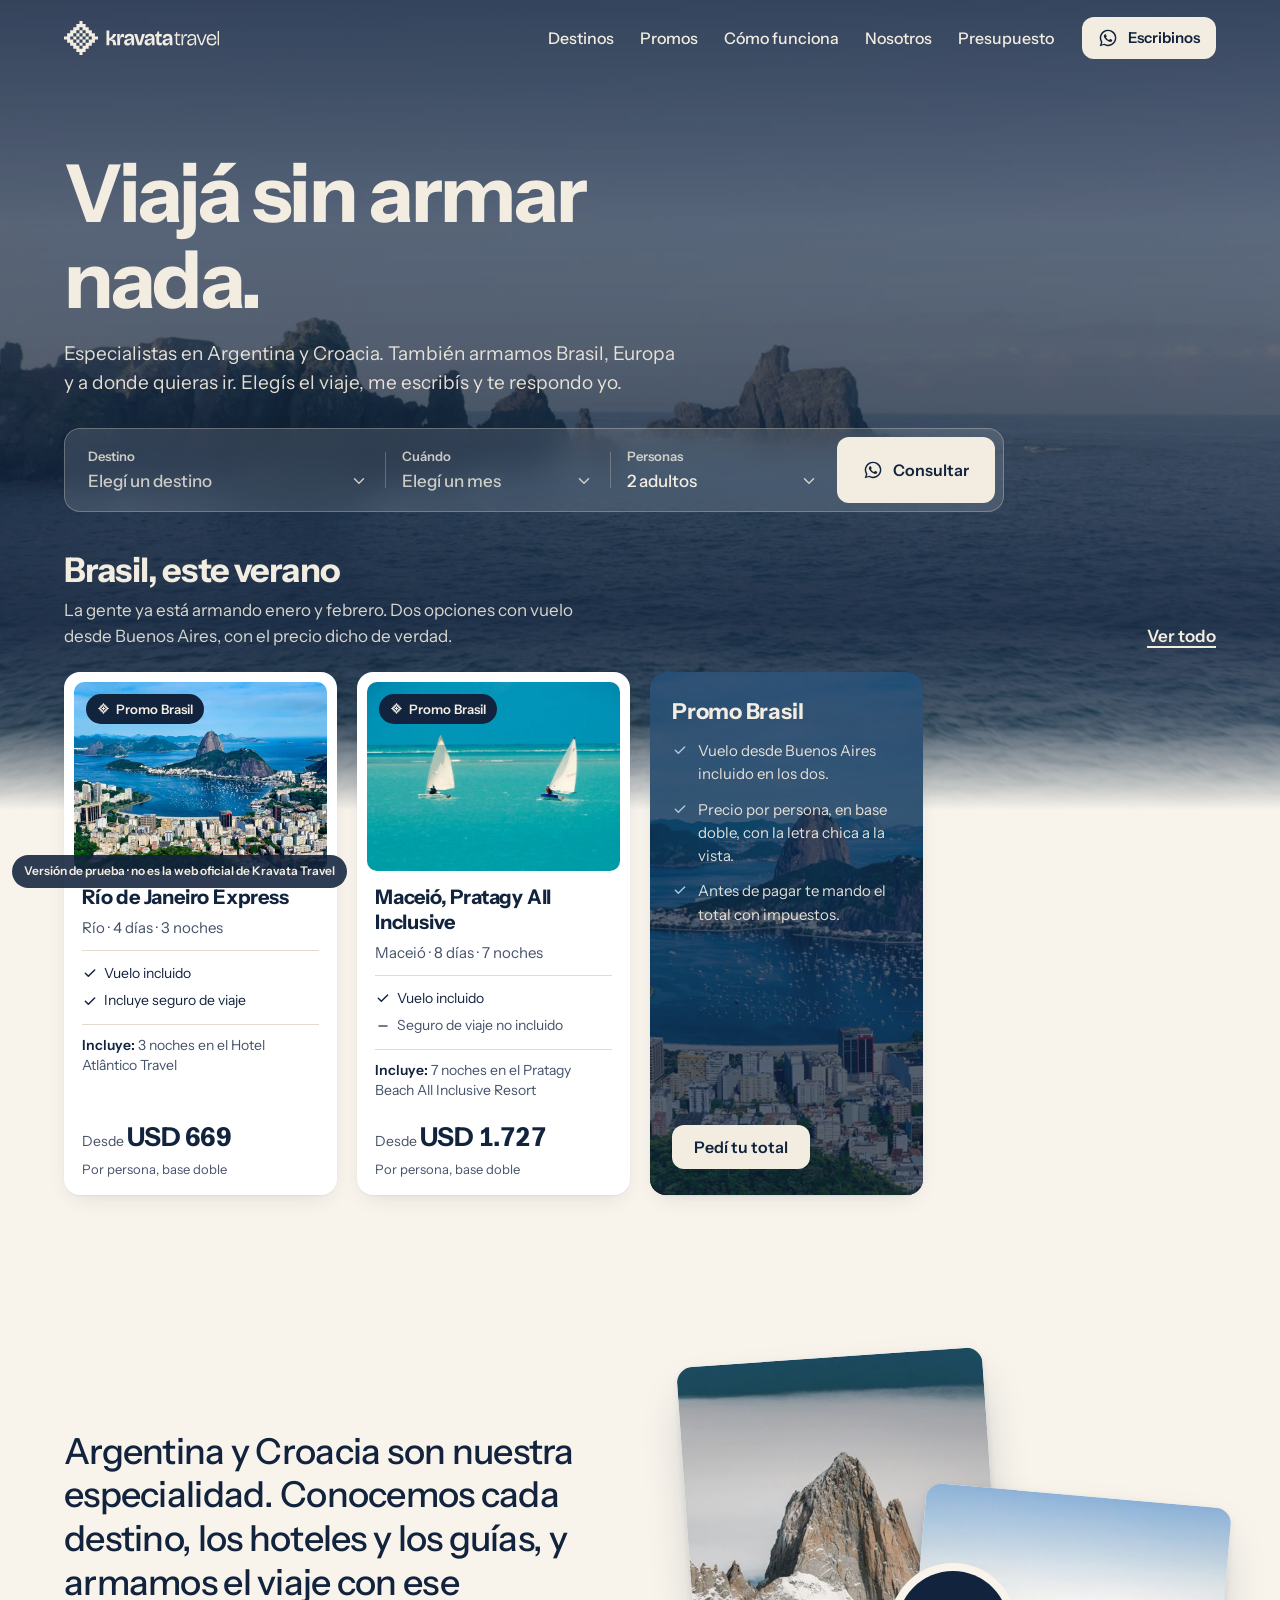
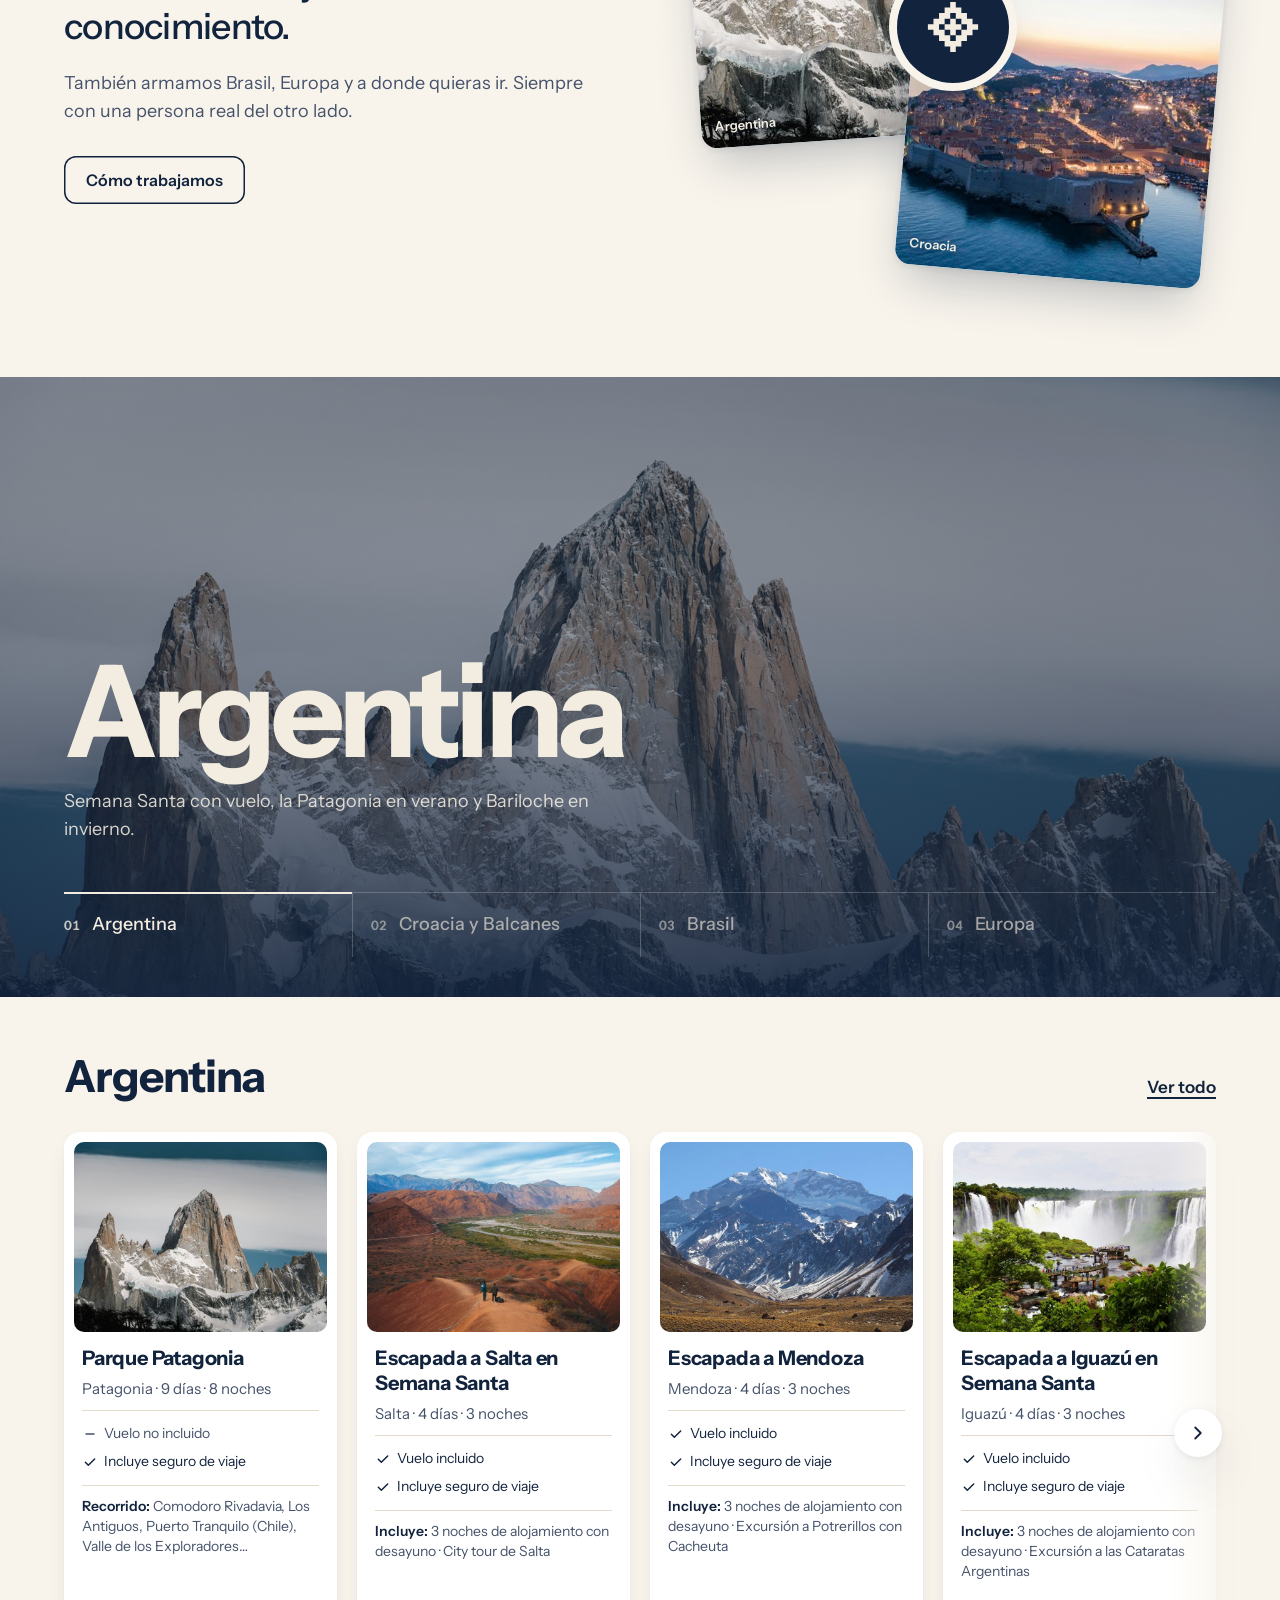
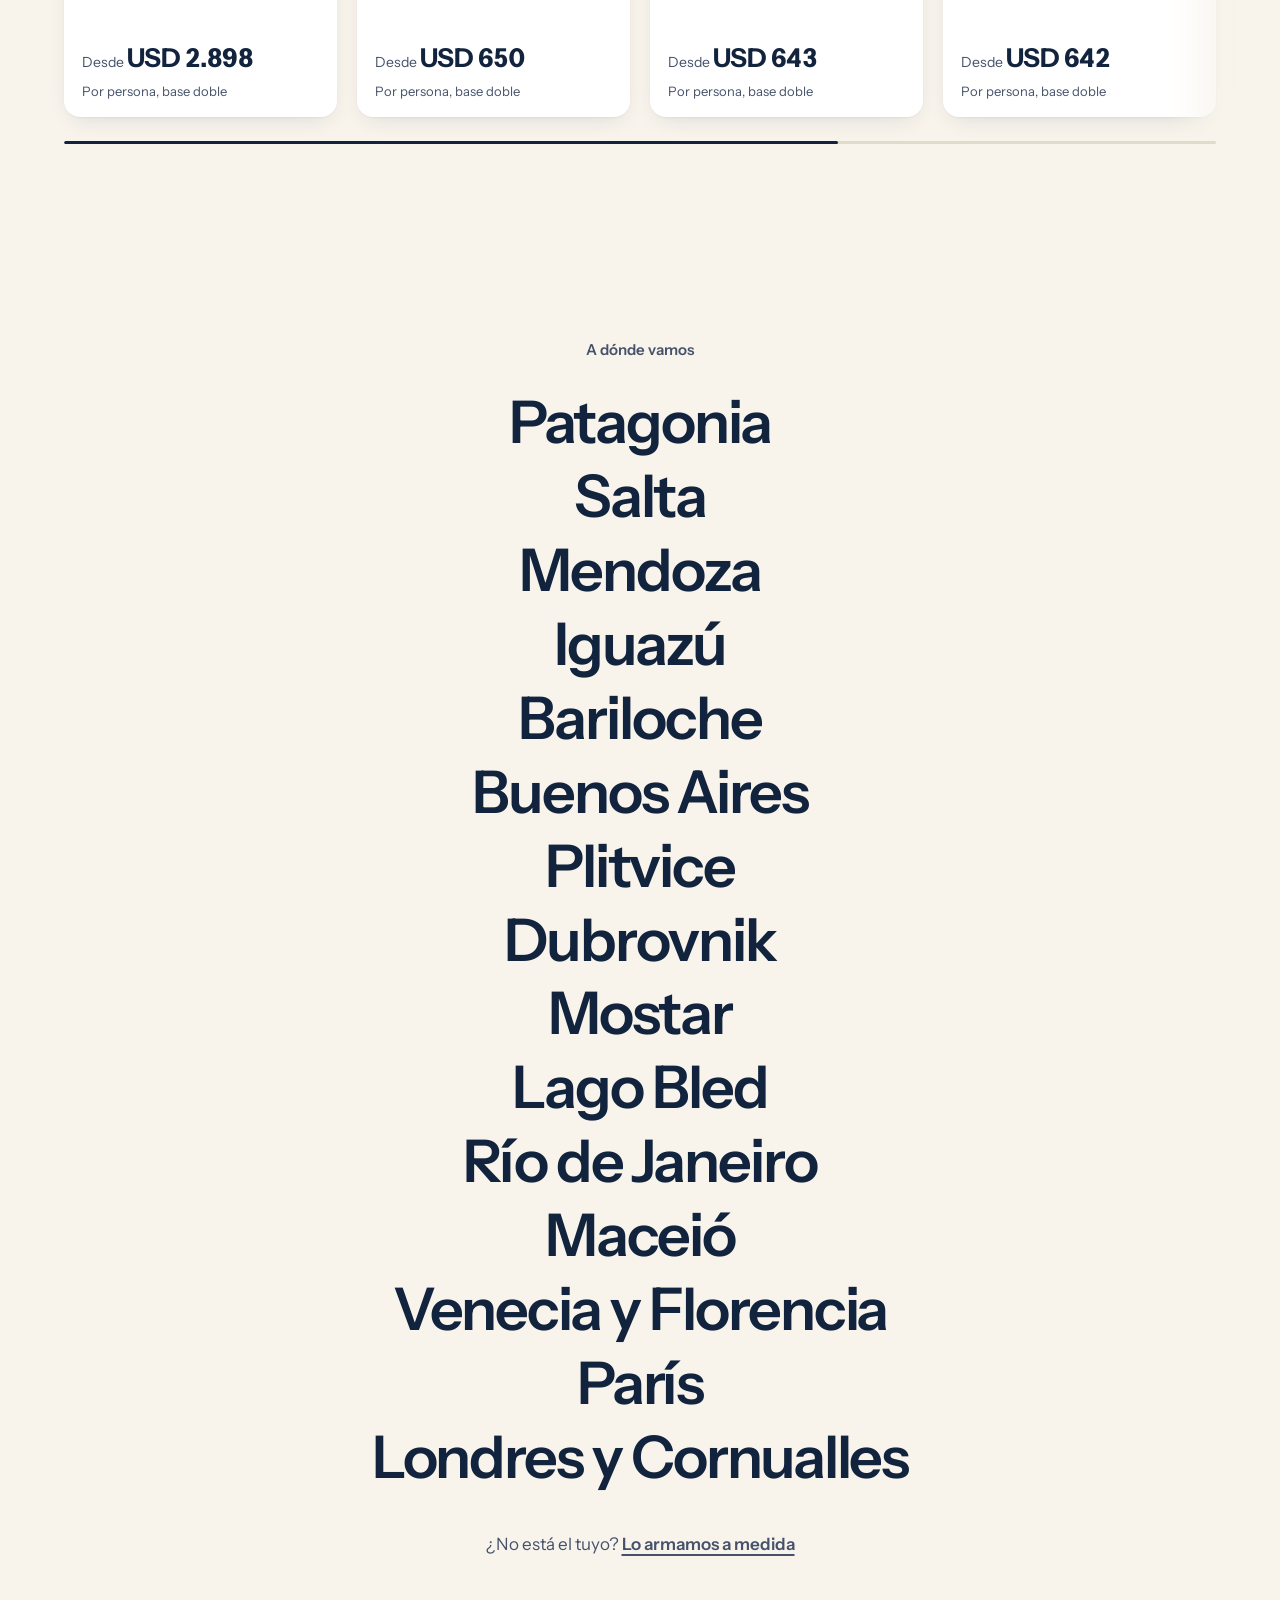
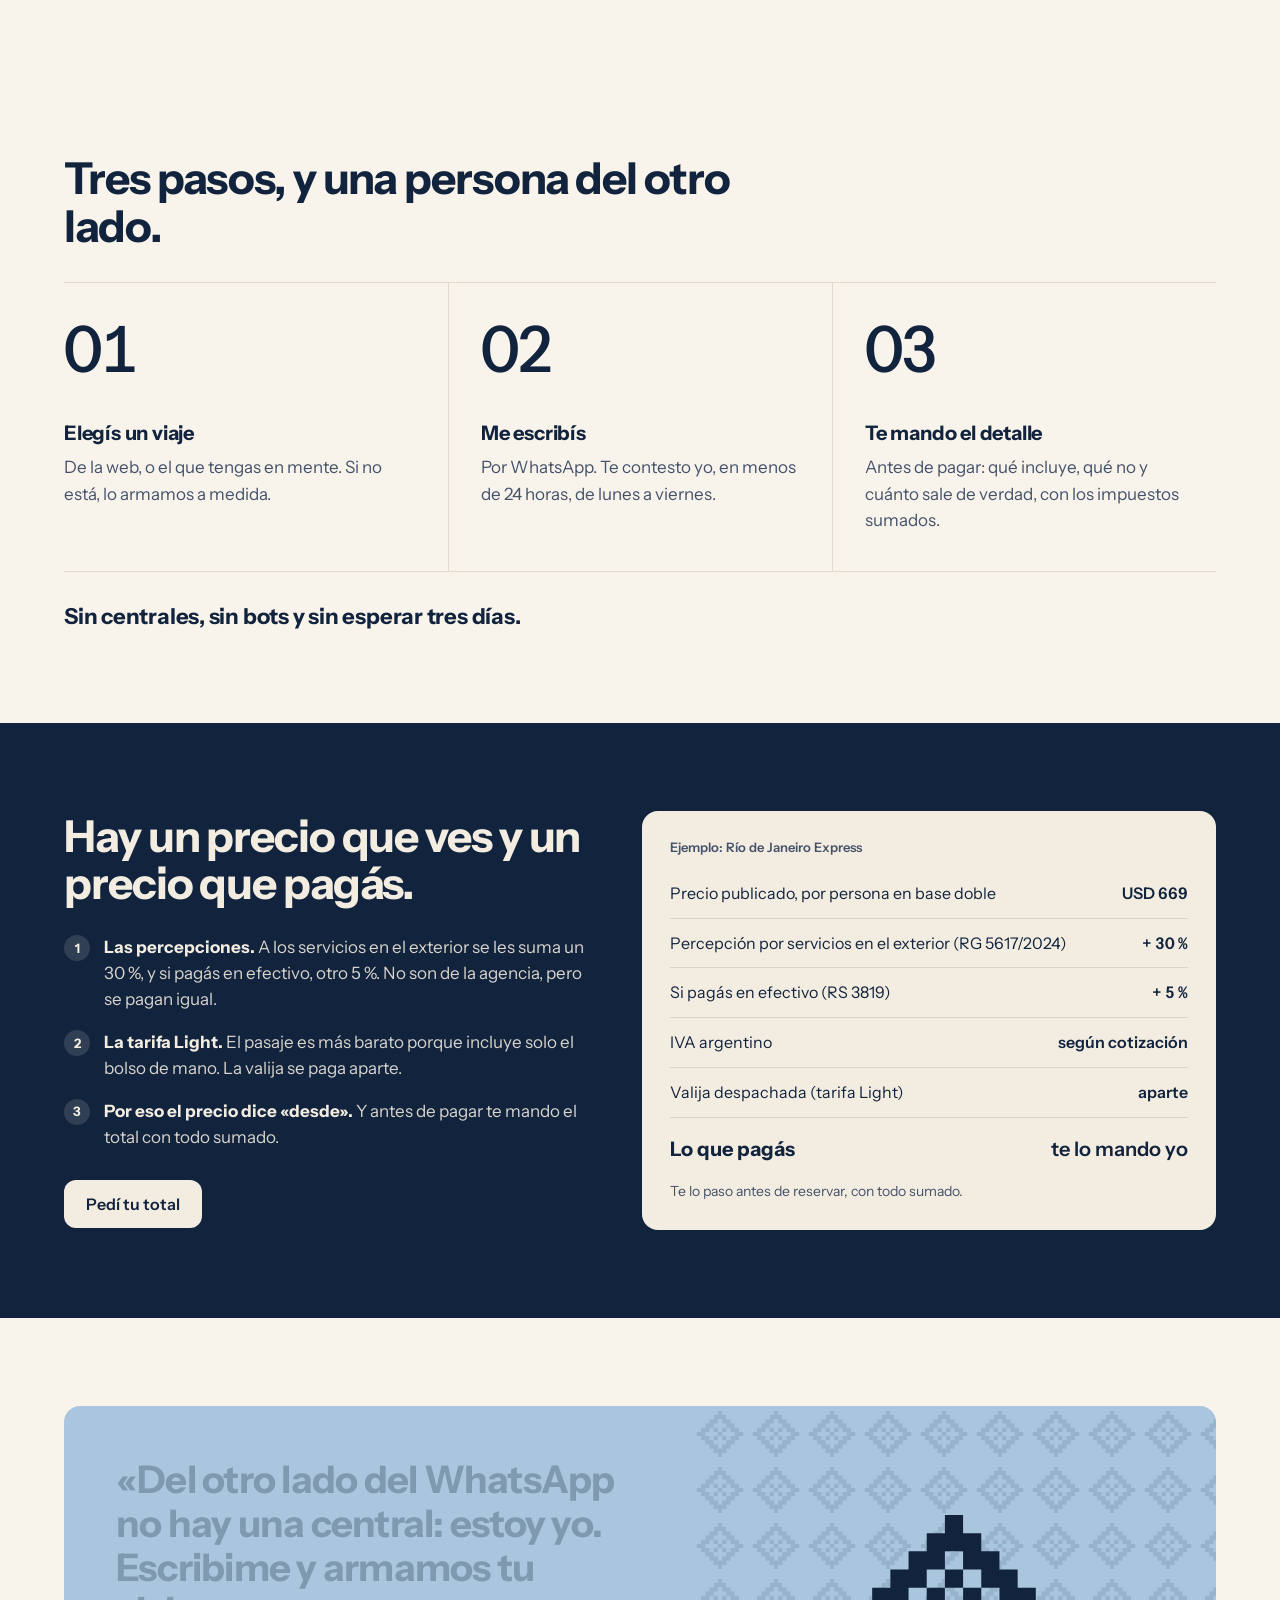
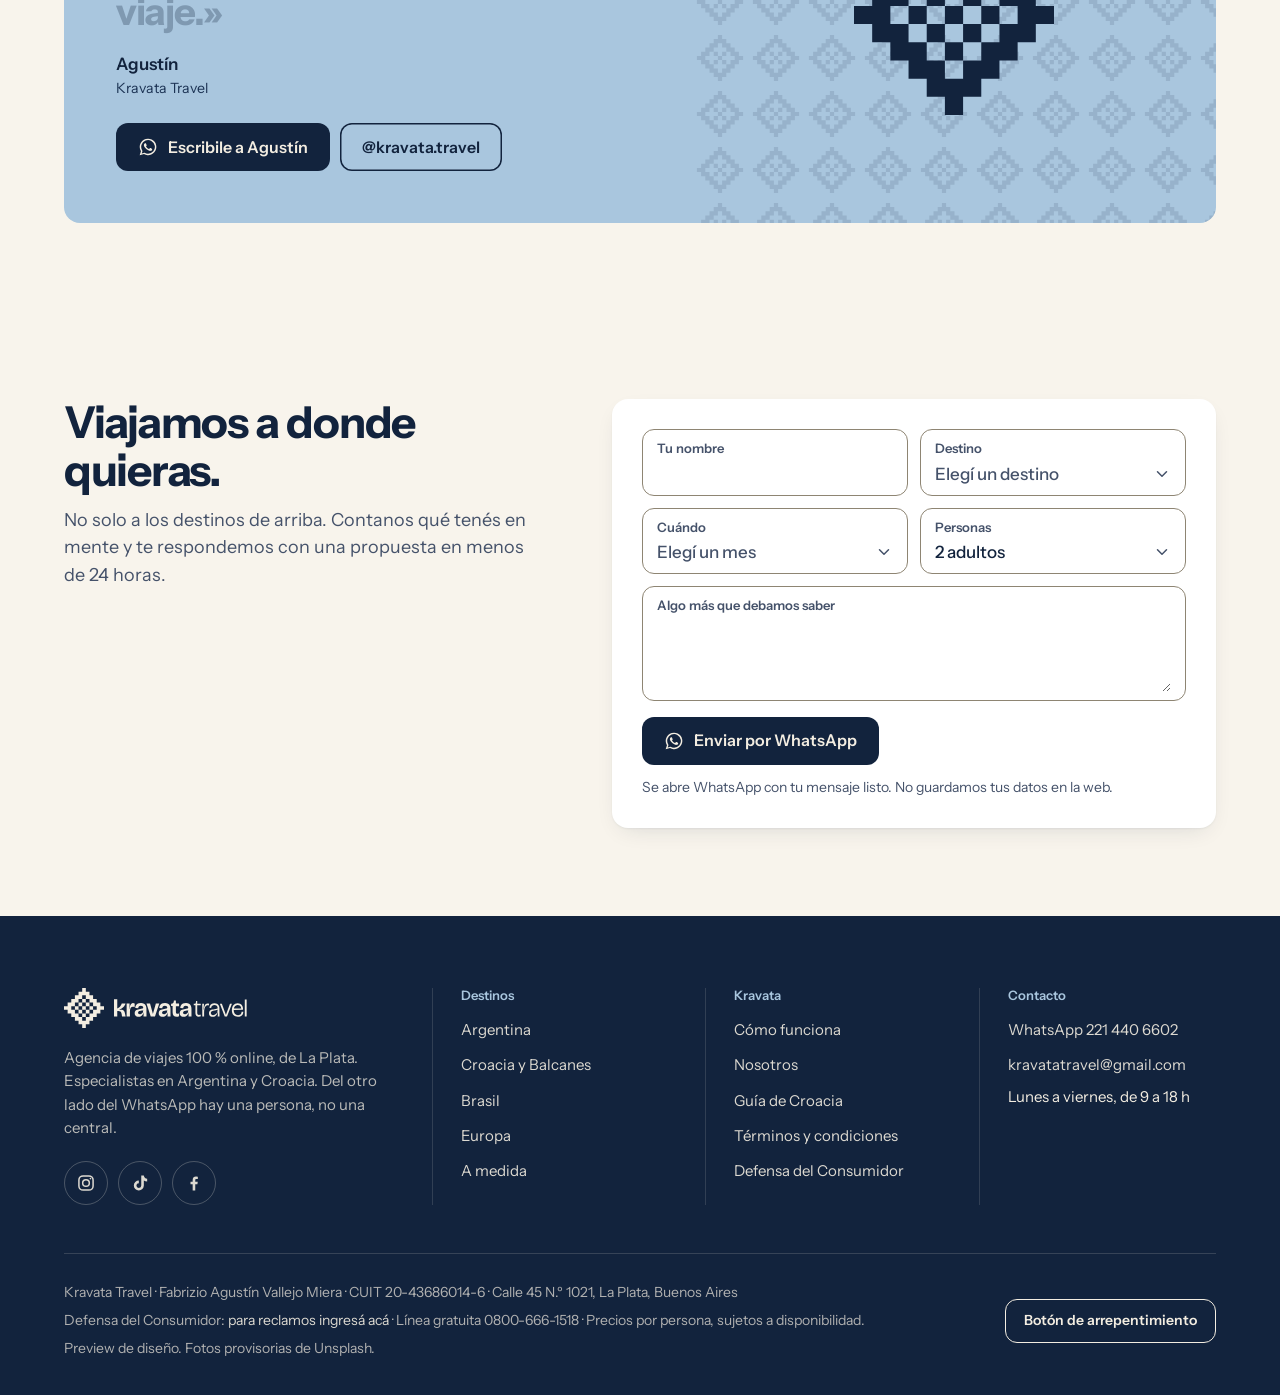
==== commit dea2e87e: "Celular propio: consulta en una hoja, filas cortas, barra fija y arreglos Co-Authored-By: Claude Opu" ====
--- a/index.html
+++ b/index.html
@@ -11,6 +11,7 @@
 <link rel="preconnect" href="https://fonts.googleapis.com"><link rel="preconnect" href="https://fonts.gstatic.com" crossorigin>
 <link href="https://fonts.googleapis.com/css2?family=Instrument+Sans:wght@400..700&display=swap" rel="stylesheet">
 <link rel="stylesheet" href="assets/style.css">
+<link rel="stylesheet" href="assets/movil.css">
 </head>
 <body data-pagina="inicio" data-cabecera="sobre">
 
@@ -152,6 +153,7 @@
 <script src="assets/data.js"></script>
 <script src="assets/config.js"></script>
 <script src="assets/site.js"></script>
+<script src="assets/movil.js"></script>
 <p class="aviso-prueba" role="note">Versión de prueba · no es la web oficial de Kravata Travel</p>
 </body>
 </html>
--- a/assets/style.css
+++ b/assets/style.css
@@ -354,7 +354,7 @@
 }
 
 /* ---------- destinos (listado) ---------- */
-.cabeza-pagina { padding: 64px 0 32px; }
+.cabeza-pagina { padding-top: 64px; padding-bottom: 32px; }
 .cabeza-pagina h1 { font-size: clamp(40px, 6vw, 68px); }
 .filtros { position: sticky; top: 76px; z-index: 10; background: var(--crema-2); padding: 12px 0; border-bottom: 1px solid var(--linea); }
 .filtros__fila { display: flex; gap: 12px; align-items: center; justify-content: space-between; flex-wrap: wrap; }
@@ -443,11 +443,11 @@
 @media (prefers-reduced-motion: no-preference) {
   .sel__panel:not([hidden]) { animation: kv-panel .22s var(--curva); }
   .portada__fondo video { animation: kv-aparece 1.2s ease both; }
-  .portada h1 { animation: kv-sube .9s var(--curva) both; }
-  .portada .bajada { animation: kv-sube .9s var(--curva) .1s both; }
-  .buscador { animation: kv-sube .9s var(--curva) .2s both; }
-  .portada__sub, .categorias { animation: kv-sube .9s var(--curva) .3s both; }
-  .fila .entra { animation: kv-sube .6s var(--curva) both; animation-delay: calc(var(--i, 0) * 60ms); }
+  .portada h1 { animation: kv-sube .9s var(--curva) backwards; }
+  .portada .bajada { animation: kv-sube .9s var(--curva) .1s backwards; }
+  .buscador { animation: kv-sube .9s var(--curva) .2s backwards; }
+  .portada__sub, .categorias { animation: kv-sube .9s var(--curva) .3s backwards; }
+  .fila .entra { animation: kv-sube .6s var(--curva) backwards; animation-delay: calc(var(--i, 0) * 60ms); }
   .anima .revela { opacity: 0; transform: translateY(16px); transition: opacity .9s var(--curva), transform .9s var(--curva); transition-delay: calc(var(--i, 0) * 70ms); }
   .anima .revela.visto { opacity: 1; transform: none; }
   .dias li.entra { animation: kv-sube .5s var(--curva) both; animation-delay: calc(var(--i, 0) * 40ms); }
@@ -644,6 +644,34 @@
 [data-ilumina] .palabra { color: rgba(18,35,61,.28); transition: color .35s var(--curva); }
 [data-ilumina] .palabra.encendida { color: var(--adriatico); }
 
+/* campo de salida fija (Semana Santa): se lee, no se elige */
+.sel--fija { cursor: default; }
+.sel--fija .sel__valor { font-size: 17px; font-weight: 500; white-space: normal; }
+.sel__fija-nota { font-size: 12px; color: var(--tinta-2); }
+.buscador .sel--fija .sel__fija-nota { color: rgba(243,237,225,.75); }
+.sel__opcion small:empty { display: none; }
+.caja-precio__otro { display: inline-flex; margin-top: 12px; font-size: 15px; }
+
+/* páginas de texto: Sobre nosotros y Guía de Croacia */
+.texto-largo { max-width: 820px; }
+.texto-largo__cuerpo { margin-top: 20px; font-size: 17px; line-height: 1.65; }
+.texto-largo__cuerpo > * + * { margin-top: 14px; }
+.texto-largo__cuerpo h2 { font-size: 24px; line-height: 1.2; margin-top: 40px; }
+.texto-largo__cuerpo ul { padding-left: 20px; }
+.texto-largo__cuerpo li + li { margin-top: 8px; }
+.texto-largo__cuerpo a { color: inherit; text-decoration-thickness: 1px; text-underline-offset: 3px; }
+.datos--legal { margin: 40px 0 96px; }
+.datos--legal dt { font-size: 13px; color: var(--tinta-2); }
+.guia-cta { margin-top: 28px; }
+.texto-largo__pie { padding: 40px 0 96px; }
+.texto-largo__pie .fuentes { margin-top: 14px; font-size: 14px; color: var(--tinta-2); }
+.texto-largo__pie .fuentes a { color: inherit; }
+@media (max-width: 640px) { .datos--legal { grid-template-columns: 1fr; } }
+
+.btn--borde-claro { background: transparent; color: var(--crema); box-shadow: inset 0 0 0 1.5px rgba(243,237,225,.7); }
+.pildora, .portada__pie, .regiones-m, .barra-movil, .galeria__cuenta { display: none; }
+@media (max-width: 760px) { .pildora { display: flex; } .portada__pie { display: flex; } .regiones-m { display: grid; } .barra-movil { display: grid; } .galeria__cuenta { display: block; } }
+
 /* solo en la copia publicada para mostrar: aviso de versión de prueba */
 .aviso-prueba { position: fixed; left: 12px; bottom: 12px; z-index: 70; margin: 0; padding: 7px 12px; border-radius: 999px; background: rgba(18,35,61,.88); color: var(--crema); font-size: 12px; font-weight: 600; pointer-events: none; }
 @media (max-width: 920px) { .aviso-prueba { bottom: auto; top: 70px; left: 50%; translate: -50% 0; white-space: nowrap; } }
--- a/assets/movil.css
+++ b/assets/movil.css
@@ -0,0 +1,178 @@
+/* Kravata Travel · celular propio (hasta 760 px)
+   Mismo sistema que el escritorio (colores, letra, radios, voz), otra composición:
+   una cosa por pantalla, todo al alcance del pulgar, sin efectos que dependan del scroll.
+   Referencias: Airbnb y GetYourGuide (búsqueda en una píldora, filas cortas), Aman (fotos con margen y una sola acción fija),
+   Linear (título en dos tonos), Stripe (bloques apilados y botones a lo ancho). */
+
+@media (max-width: 760px) {
+  :root { --m-lado: 20px; --m-seccion: 44px; }
+  body { font-size: 15px; line-height: 1.5; padding-bottom: 76px; }
+  .envase { padding: 0 var(--m-lado); }
+  h1 { font-size: 32px; letter-spacing: -0.03em; line-height: 1.06; }
+  h2 { font-size: 22px; line-height: 1.15; }
+  h3 { font-size: 17px; }
+  .bajada { font-size: 15px; margin-top: 8px; }
+  .btn { min-height: 48px; font-size: 15px; }
+  .seccion { padding: var(--m-seccion) 0; }
+  .seccion__cabeza { margin-bottom: 16px; align-items: baseline; flex-wrap: nowrap; gap: 12px; }
+  .seccion__cabeza .link { font-size: 14px; white-space: nowrap; }
+
+  /* nada aparece al bajar: todo está desde el principio */
+  .anima .revela { opacity: 1 !important; transform: none !important; transition: none !important; }
+  .solo-escritorio { display: none !important; }
+
+  /* ---------- encabezado: siempre sobre crema ---------- */
+  .cabecera, .cabecera--sobre, .cabecera--sobre.es-flotante { position: sticky; background: rgba(248,244,236,.96); color: var(--adriatico); backdrop-filter: saturate(1.4) blur(12px); }
+  .cabecera__fila { height: 56px; }
+  .logo svg { height: 24px; }
+  .hamburguesa { width: 44px; height: 44px; margin-right: -10px; }
+  .panel-menu { inset: 56px 0 0 0; }
+  .panel-menu a:not(.btn) { font-size: 20px; padding: 14px 0; }
+  .flotante { display: none !important; }
+
+  /* ---------- portada: título en dos tonos, una píldora y el video con margen ---------- */
+  .portada { display: flex; flex-direction: column; color: var(--adriatico); padding: 0; }
+  .portada__contenido { order: 1; padding-top: 20px; }
+  .portada h1 { font-size: 30px; max-width: none; }
+  .portada h1 .tono { color: #8A93A3; }
+  .portada .bajada { display: none; }
+  .portada__fondo { position: relative; inset: auto; height: auto !important; margin: 14px 0 0; aspect-ratio: 5 / 4; border-radius: var(--r-caja); }
+  .portada__fondo::after { background: linear-gradient(180deg, rgba(18,35,61,0) 55%, rgba(18,35,61,.55) 100%); }
+  .portada__pie { position: absolute; z-index: 2; left: 16px; right: 16px; bottom: 14px; display: flex; justify-content: space-between; align-items: end; gap: 12px; color: var(--crema); }
+  .portada__pie b { display: block; font-size: 17px; letter-spacing: -0.01em; }
+  .portada__pie small { font-size: 13px; opacity: .85; }
+  .portada__pie .btn { min-height: 40px; padding: 0 14px; font-size: 14px; }
+  .portada__fila { margin-top: 0; padding-top: var(--m-seccion); }
+  .portada__fila h2 { font-size: 22px; }
+  .portada__fila .link { color: var(--adriatico); }
+
+  .pildora { display: flex; align-items: center; gap: 12px; width: 100%; min-height: 56px; margin-top: 18px; padding: 0 8px 0 18px; border: 1.5px solid var(--borde); border-radius: 999px; background: var(--blanco); color: var(--tinta-2); font-size: 15px; font-weight: 500; text-align: left; cursor: pointer; box-shadow: var(--sombra); }
+  .pildora svg { width: 20px; height: 20px; color: var(--adriatico); flex: none; }
+  .pildora span { flex: 1; }
+  .pildora i { display: grid; place-items: center; width: 40px; height: 40px; border-radius: 50%; background: var(--adriatico); color: var(--crema); font-style: normal; }
+  .pildora i svg { color: var(--crema); width: 18px; height: 18px; }
+
+  /* la consulta es una hoja a pantalla completa */
+  .buscador { display: none; }
+  .hoja-abierta .buscador { display: flex; flex-direction: column; gap: 12px; position: fixed; inset: 0; z-index: 90; margin: 0; max-width: none; padding: 0 var(--m-lado) 24px; border: 0; border-radius: 0; background: var(--crema-2); color: var(--adriatico); overflow-y: auto; animation: none; }
+  .hoja-abierta { overflow: hidden; }
+  .hoja-abierta .portada__contenido { z-index: auto; }
+  .hoja__cabeza { display: flex; align-items: center; justify-content: space-between; height: 56px; position: sticky; top: 0; background: var(--crema-2); z-index: 2; }
+  .hoja__cabeza b { font-size: 17px; }
+  .hoja__cerrar { width: 44px; height: 44px; margin-right: -10px; border: 0; background: none; display: grid; place-items: center; cursor: pointer; color: var(--adriatico); }
+  .hoja__cerrar svg { width: 22px; height: 22px; }
+  .hoja__ayuda { color: var(--tinta-2); font-size: 14px; margin: -4px 0 4px; }
+  .hoja-abierta .buscador .fld { background: var(--blanco); border-color: var(--borde); color: var(--tinta); min-height: 64px; }
+  .hoja-abierta .buscador .fld::before { display: none !important; }
+  .hoja-abierta .buscador .fld__etiqueta, .hoja-abierta .buscador .sel__valor.es-vacio, .hoja-abierta .buscador .sel__boton svg, .hoja-abierta .buscador .sel__fija-nota { color: var(--tinta-2); }
+  .hoja-abierta .buscador .btn { margin-top: auto; min-height: 54px; background: var(--adriatico); color: var(--crema); }
+  .hoja-abierta .buscador .form-estado { color: var(--tinta-2); }
+
+  /* ---------- filas: deslizar con la siguiente asomando, sin fundidos ni barra ---------- */
+  .fila, .fila.hay-der, .fila.hay-izq { -webkit-mask-image: none; mask-image: none; --mascara: none; }
+  .fila { grid-auto-columns: 68%; gap: 12px; padding-bottom: 20px; margin-bottom: -8px; }
+  .fila-avance { display: none; }
+
+  /* ---------- tarjeta compacta: foto, nombre, días y precio ---------- */
+  .tarjeta { padding: 0; box-shadow: none; background: transparent; }
+  .tarjeta:hover, .tarjeta:focus-within { transform: none; box-shadow: none; }
+  .tarjeta__foto { border-radius: var(--r-caja); aspect-ratio: 4 / 3; }
+  .tarjeta__cuerpo { padding: 10px 2px 0; gap: 2px; }
+  .tarjeta h3 { font-size: 16px; line-height: 1.25; }
+  .tarjeta__dias { font-size: 13px; margin: 0; }
+  .tarjeta .incluye, .tarjeta__dato, .tarjeta__precio small { display: none; }
+  .tarjeta__precio { margin-top: 4px; padding: 0; }
+  .tarjeta__precio span { font-size: 13px; }
+  .tarjeta__precio b { font-size: 17px; }
+  .etiqueta { top: 10px; left: 10px; font-size: 12px; padding: 4px 9px; }
+  .tarjeta-nota { padding: 20px 18px; }
+  .tarjeta-nota h3 { font-size: 18px; }
+  .tarjeta-nota ul { font-size: 14px; }
+
+  /* ---------- regiones: cuatro fotos en 2 × 2 ---------- */
+  .regiones-m { display: grid; grid-template-columns: 1fr 1fr; gap: 12px; }
+  .region-m { position: relative; display: block; aspect-ratio: 4 / 5; border-radius: var(--r-caja); overflow: hidden; color: var(--crema); text-decoration: none; background: var(--adriatico); }
+  .region-m img { width: 100%; height: 100%; object-fit: cover; }
+  .region-m::after { content: ''; position: absolute; inset: 0; background: linear-gradient(180deg, rgba(18,35,61,0) 45%, rgba(18,35,61,.75) 100%); }
+  .region-m span { position: absolute; z-index: 1; left: 12px; right: 12px; bottom: 10px; font-weight: 700; font-size: 16px; line-height: 1.2; }
+  .region-m small { display: block; font-weight: 500; font-size: 12px; opacity: .85; }
+  .regiones-m__pie { margin-top: 14px; font-size: 14px; color: var(--tinta-2); }
+
+  /* ---------- secciones del inicio ---------- */
+  .presenta, .vitrina, .vitrina-fila, .adonde, #presupuesto { display: none; }
+  .pasos--lineas .paso, .pasos--lineas .paso:first-child { padding: 16px 0; grid-template-columns: 44px 1fr; gap: 0 10px; }
+  .pasos--lineas .paso__num { font-size: 26px; }
+  .pasos--lineas h3 { font-size: 16px; }
+  .pasos--lineas .paso p { font-size: 14px; margin-top: 2px; }
+  .sin { font-size: 17px; margin-top: 18px; }
+  .verdad h2 { font-size: 24px; }
+  .verdad ul { margin: 18px 0 20px; gap: 12px; font-size: 14px; }
+  .verdad .ticket { display: none; }
+  .verdad.ver-ticket .ticket { display: block; }
+  .ver-ejemplo { margin-left: 8px; }
+  .verdad .btn { min-height: 44px; }
+  .respondo { border-radius: var(--r-caja); }
+  .respondo__guarda { height: 110px !important; }
+  .respondo__guarda svg { width: 70px !important; }
+  .respondo__texto { padding: 22px 18px !important; }
+  .respondo blockquote { font-size: 20px !important; line-height: 1.2; }
+  .respondo__btns { display: grid; gap: 8px; }
+  .respondo__btns .btn { width: 100%; }
+
+  /* ---------- barra fija de abajo: las dos acciones de siempre ---------- */
+  .barra-movil { position: fixed; left: 0; right: 0; bottom: 0; z-index: 55; display: grid; grid-template-columns: 1fr 1.4fr; gap: 8px; padding: 10px var(--m-lado) calc(10px + env(safe-area-inset-bottom)); background: rgba(248,244,236,.96); backdrop-filter: saturate(1.4) blur(12px); border-top: 1px solid var(--linea); }
+  .barra-movil .btn { min-height: 48px; padding: 0 12px; }
+  .hoja-abierta .barra-movil, .panel-menu.abierto ~ .barra-movil { display: none; }
+  body.con-barra .barra-movil { display: none; }
+
+  /* ---------- pie más corto ---------- */
+  .pie { padding-top: 36px; }
+  .pie__arriba { gap: 24px 16px; }
+  .pie__marca p { font-size: 14px; }
+  .pie h2 { margin-bottom: 8px; }
+  .pie ul { font-size: 14px; }
+  .pie__legal { font-size: 12px; }
+
+  /* ---------- destinos: lista para recorrer ---------- */
+  .cabeza-pagina { padding-top: 24px; padding-bottom: 12px; }
+  .cabeza-pagina h1 { font-size: 30px; }
+  .filtros { top: 56px; padding: 10px 0; }
+  .filtros .regiones-chips { scrollbar-width: none; padding-bottom: 0; }
+  .filtros .regiones-chips::-webkit-scrollbar { display: none; }
+  .chip { min-height: 40px; padding: 0 14px; font-size: 14px; }
+  .sel--compacto { min-height: 40px; }
+  .region-bloque + .region-bloque { margin-top: 36px; }
+  .region-bloque h2 { font-size: 22px; }
+  .region-bloque .bajada { margin: 4px 0 14px; font-size: 14px; }
+  .grilla { grid-template-columns: 1fr; gap: 0; }
+  .grilla .tarjeta { display: grid; grid-template-columns: 104px 1fr; gap: 14px; padding: 12px 0; border-bottom: 1px solid var(--linea); border-radius: 0; }
+  .grilla .tarjeta__foto { aspect-ratio: 1; border-radius: var(--r-ctrl); }
+  .grilla .tarjeta__cuerpo { padding: 2px 0 0; justify-content: center; }
+  .grilla .etiqueta { display: none; }
+
+  /* ---------- ficha: galería deslizable y texto a escala ---------- */
+  .migas { display: none; }
+  .galeria, .galeria--1, .galeria--2, .galeria--3 { display: flex; height: auto; margin: 12px calc(var(--m-lado) * -1) 0; padding: 0 var(--m-lado); gap: 8px; overflow-x: auto; scroll-snap-type: x mandatory; scrollbar-width: none; border-radius: 0; position: relative; }
+  .galeria::-webkit-scrollbar { display: none; }
+  .galeria figure, .galeria figure:not(:first-child) { display: block; flex: none; width: 100%; aspect-ratio: 4 / 3; border-radius: var(--r-caja); scroll-snap-align: center; }
+  .galeria__cuenta { position: absolute; right: calc(var(--m-lado) + 10px); margin-top: -40px; z-index: 3; padding: 4px 10px; border-radius: 999px; background: rgba(18,35,61,.7); color: var(--crema); font-size: 12px; font-weight: 600; font-variant-numeric: tabular-nums; }
+  .ficha { padding: 20px 0 110px; }
+  .ficha__titulo h1 { font-size: 28px; }
+  .ficha__meta { margin-top: 12px; gap: 6px; }
+  .pastilla { font-size: 13px; padding: 5px 11px; }
+  .ficha section { padding: 22px 0; }
+  .ficha h2 { font-size: 19px; margin-bottom: 12px; }
+  .ficha__intro { font-size: 16px; }
+  .dias b { font-size: 15px; }
+  .dias span { font-size: 14px; }
+  .dias li { padding-bottom: 18px; }
+  .lista-check { font-size: 14px; }
+  .caja-precio { padding: 20px 18px; }
+  .caja-precio__monto { font-size: 36px; }
+  .barra-precio b { font-size: 20px; }
+
+  /* ---------- presupuesto, nosotros y textos ---------- */
+  .presupuesto h2 { font-size: 26px; }
+  .texto-largo__cuerpo { font-size: 15px; }
+  .texto-largo__cuerpo h2 { font-size: 20px; margin-top: 28px; }
+}
